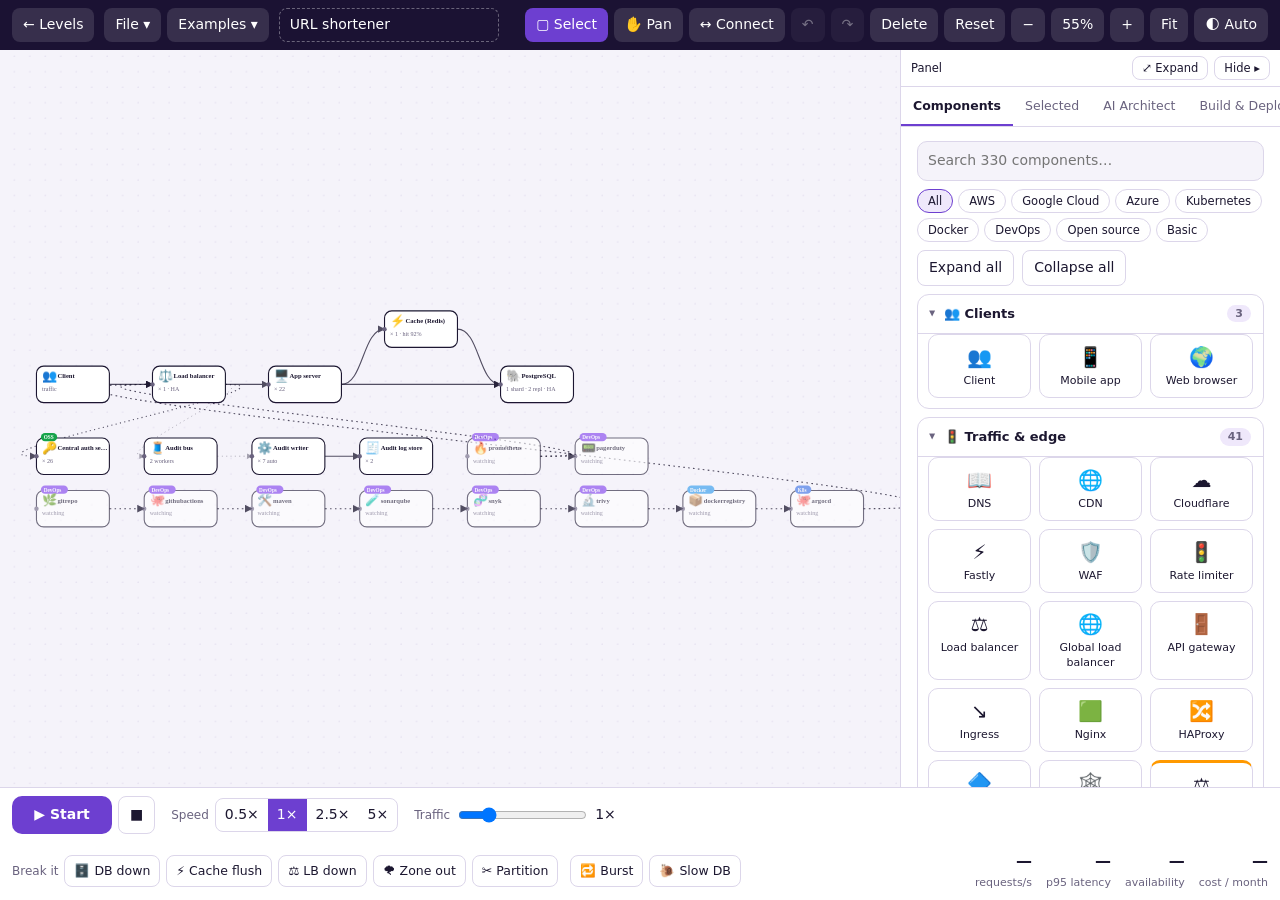
==== sandbox.html @ b599783a "Make every example end-to-end: central auth, audit trail, pipeline and monitoring auto-added Co-Auth" ====
<!doctype html>
<html lang="en">
<head>
<meta charset="utf-8">
<title>Architecture Lab Sandbox</title>
<meta name="viewport" content="width=device-width, initial-scale=1">
<meta name="description" content="A free canvas for system design: draw any architecture, run live traffic, inject failures, and see what breaks.">
<link rel="icon" href="icon.svg" type="image/svg+xml">
<link rel="stylesheet" href="sandbox.css">
<script src="theme.js"></script>
</head>
<body>
<header id="bar">
  <a class="home" href="./" title="Back to the levels">← Levels</a>
  <div class="menu">
    <button id="mFile" aria-haspopup="true">File ▾</button>
    <div id="fileMenu" class="dropdown" hidden>
      <button data-act="new">New board</button><button data-act="resetSimple">Reset to simple starter</button><button data-act="clearCanvas">Clear all components…</button><hr>
      <button data-act="open">Open file…</button><button data-act="save">Save to file</button><button data-act="saveMemory">Save to YashAI memory</button><button data-act="openMemory">Open YashAI project…</button><hr>
      <button data-act="brief">Export design brief (.md)</button><button data-act="prompt">Copy coding-agent prompt</button><button data-act="share">Copy share link</button><hr>
      <button data-act="help">Help &amp; shortcuts</button>
    </div>
    <button id="mPreset" aria-haspopup="true">Examples ▾</button>
    <div id="presetMenu" class="dropdown" hidden></div>
  </div>
  <input id="title" type="text" value="Untitled design" aria-label="Design name" maxlength="60">
  <div class="tools" role="toolbar" aria-label="Tools">
    <button data-tool="select" title="Select and move (V)" aria-pressed="true">▢ Select</button>
    <button data-tool="hand" title="Pan the board (H or hold Space)" aria-pressed="false">✋ Pan</button>
    <button data-tool="connect" title="Connect two boxes (C)" aria-pressed="false">↔ Connect</button>
    <button id="undo" title="Undo (Ctrl+Z)">↶</button><button id="redo" title="Redo (Ctrl+Y)">↷</button><button data-act="deleteSelected" title="Select a component or wire, then delete it">Delete</button><button data-act="resetSimple" title="Reset the canvas to a simple starter">Reset</button>
    <button id="zoomOut" title="Zoom out (−)">−</button><button id="zoomReset" title="Reset zoom">100%</button><button id="zoomIn" title="Zoom in (+)">+</button><button id="fit" title="Fit everything">Fit</button>
  </div>
</header>
<div id="main">
  <div id="stage"><button id="sideShow" hidden title="Show the panel">◂ Panel</button><svg id="board" role="application" aria-label="Design board"></svg><div id="hint" class="hint"></div><div id="banner" class="banner" hidden></div></div>
  <aside id="side">
    <div id="sideGrip" title="Drag to resize"></div>
    <div class="sidebar-tools"><span class="muted">Panel</span><span><button id="sideWide" title="Make the panel wider or narrower">⤢ Expand</button><button id="sideHide" title="Hide the panel (more room for the board)">Hide ▸</button></span></div>
    <nav class="tabs" role="tablist">
      <button data-tab="parts" aria-pressed="true">Components</button><button data-tab="inspect" aria-pressed="false">Selected</button><button data-tab="architect" aria-pressed="false">AI Architect</button><button data-tab="delivery" aria-pressed="false">Build & Deploy</button><button data-tab="live" aria-pressed="false">Live</button><button data-tab="scenario" aria-pressed="false">Traffic</button><button data-tab="missions" aria-pressed="false">Missions</button><button data-tab="interview" aria-pressed="false">Interview</button><button data-tab="blueprint" aria-pressed="false">Blueprint</button><button data-tab="collapse" aria-pressed="false">Collapse</button><button data-tab="board" aria-pressed="false">Board</button>
    </nav>
    <section id="tab-parts"></section><section id="tab-inspect" hidden></section><section id="tab-architect" hidden></section><section id="tab-delivery" hidden></section><section id="tab-live" hidden></section><section id="tab-scenario" hidden></section><section id="tab-missions" hidden></section><section id="tab-interview" hidden></section><section id="tab-blueprint" hidden></section><section id="tab-collapse" hidden></section><section id="tab-board" hidden></section>
  </aside>
</div>
<footer id="sim">
  <div class="grp"><button id="play" class="play">▶ Start</button><button id="stop" title="Stop and clear results">■</button></div>
  <div class="grp"><span class="lbl">Speed</span><span class="seg" id="speed"><button data-v="0.5">0.5×</button><button data-v="1" aria-pressed="true">1×</button><button data-v="2.5">2.5×</button><button data-v="5">5×</button></span></div>
  <div class="grp"><span class="lbl">Traffic</span><input id="mult" type="range" min="0" max="5" step="0.25" value="1" aria-label="Traffic multiplier"><output id="multOut">1×</output></div>
  <div class="grp chaos"><span class="lbl">Break it</span>
    <button data-chaos="dbDown" title="Database primary fails">🗄️ DB down</button><button data-chaos="cacheFlush" title="Cache is flushed">⚡ Cache flush</button><button data-chaos="lbDown" title="Load balancer fails (unless HA)">⚖️ LB down</button>
    <button data-chaos="azOut" title="A zone goes dark: half the capacity">🌪 Zone out</button><button data-chaos="partition" title="The network between regions is cut">✂️ Partition</button><span id="regionChaos"></span><button data-chaos="burst" title="Traffic jumps 60% for a moment">🔁 Burst</button><button data-chaos="slowDb" title="Database 4× slower">🐌 Slow DB</button></div>
  <div class="kpis" id="kpis" aria-live="off"></div>
</footer>
<input id="file" type="file" accept="application/json,.json" hidden>
<dialog id="memory"><h2>YashAI Architecture Library</h2><p class="muted">Saved on this PC in shared YashAI memory.</p><div id="memoryList"></div><form method="dialog"><button>Close</button></form></dialog>
<dialog id="help"><h2>Sandbox help</h2>
  <ul><li><b>Add:</b> click a component, or drag it onto the board.</li><li><b>Connect:</b> drag from the dot on a box's right edge to another box, or use ↔ Connect and click two boxes.</li>
  <li><b>Move:</b> drag a box. <b>Pan:</b> drag empty space, or hold Space. <b>Zoom:</b> mouse wheel.</li><li><b>Edit:</b> click a box, then the <i>Selected</i> tab. <b>Delete:</b> Delete key. <b>Undo:</b> Ctrl+Z.</li>
  <li><b>Run:</b> ▶ Start. Change traffic, speed and failures while it runs.</li><li>The model is a teaching model; its numbers are not benchmarks. Edit any number in <i>Selected</i>, and mark numbers you measured in the design brief.</li></ul>
  <form method="dialog"><button>Close</button></form></dialog>
<script src="sim.js"></script>
<script src="catalog_more.js"></script>
<script src="catalog_more2.js"></script>
<script src="catalog_docs.js"></script>
<script src="catalog_alts.js"></script>
<script src="presets.js"></script>
<script src="platforms.js"></script>
<script src="platform_sizes.js"></script>
<script src="examples_more.js"></script>
<script src="missions.js"></script>
<script src="interview.js"></script>
<script src="lld_a.js"></script>
<script src="lld_b.js"></script>
<script src="lld_c.js"></script>
<script src="lld_d.js"></script>
<script src="lld_e.js"></script>
<script src="lld.js"></script>
<script src="collapse.js"></script>
<script src="board.js"></script>
<script src="sandbox.js"></script>
</body>
</html>
---- sandbox.css ----
:root { --bg: #f5f3fa; --card: #fff; --ink: #1c1730; --muted: #6a637f; --line: #dcd6ea; --accent: #6d3fd0; --accent-soft: #efe8fb; --ok: #157a3d; --ok-bg: #e3f5ea; --warn: #8a5a00; --warn-bg: #fff2d1; --bad: #b3261e; --bad-bg: #fde8e6; --bar: #1b1233; color-scheme: light; }
@media (prefers-color-scheme: dark) { :root:not([data-theme="light"]) { --bg: #120e1f; --card: #1c1730; --ink: #eeeaf8; --muted: #a59fbc; --line: #2f2848; --accent: #a78bfa; --accent-soft: #2a2145; --ok: #6ee7a0; --ok-bg: #12372377; --warn: #f5c16c; --warn-bg: #3a2d1288; --bad: #ff9c94; --bad-bg: #4a1f1c88; --bar: #0d0918; color-scheme: dark; } }
:root[data-theme="dark"] { --bg: #120e1f; --card: #1c1730; --ink: #eeeaf8; --muted: #a59fbc; --line: #2f2848; --accent: #a78bfa; --accent-soft: #2a2145; --ok: #6ee7a0; --ok-bg: #12372377; --warn: #f5c16c; --warn-bg: #3a2d1288; --bad: #ff9c94; --bad-bg: #4a1f1c88; --bar: #0d0918; color-scheme: dark; }
* { box-sizing: border-box; }
html, body { height: 100%; margin: 0; background: var(--bg); color: var(--ink); font: 14px/1.4 -apple-system, "Segoe UI", system-ui, sans-serif; overflow: hidden; }
body { display: grid; grid-template-rows: auto 1fr auto; }
button, input, select { font: inherit; color: inherit; }
button { cursor: pointer; }
#bar { display: flex; align-items: center; gap: 10px; padding: 8px 12px; background: var(--bar); color: #fff; flex-wrap: wrap; position: relative; z-index: 10; }
#bar button, #bar .home { background: rgba(255,255,255,.12); color: #fff; border: 0; border-radius: 8px; padding: 7px 11px; text-decoration: none; }
#bar button[aria-pressed="true"] { background: var(--accent); color: #fff; }
#bar button:disabled { opacity: .4; cursor: default; }
#title { background: transparent; border: 1px dashed rgba(255,255,255,.35); border-radius: 8px; color: #fff; padding: 6px 10px; width: 220px; }
.tools { display: flex; gap: 6px; margin-left: auto; flex-wrap: wrap; }
.menu { position: relative; display: flex; gap: 6px; }
.dropdown { position: absolute; top: 40px; left: 0; background: var(--card); color: var(--ink); border: 1px solid var(--line); border-radius: 10px; padding: 6px; min-width: 260px; box-shadow: 0 8px 24px rgba(0,0,0,.25); z-index: 20; display: flex; flex-direction: column; }
#presetMenu { left: 70px; }
.dropdown[hidden] { display: none; }
.dropdown button { background: transparent !important; color: var(--ink) !important; text-align: left; border-radius: 6px; padding: 8px 10px; }
.dropdown button:hover { background: var(--accent-soft) !important; }
.dropdown hr { border: 0; border-top: 1px solid var(--line); margin: 4px 0; width: 100%; }
#main { display: grid; grid-template-columns: 1fr var(--side, 380px); min-height: 0; }
body.side-hidden #main { grid-template-columns: 1fr 0; } body.side-hidden #side { display: none; }
#stage { position: relative; overflow: hidden; min-height: 0; background: var(--bg); }
#board { width: 100%; height: 100%; display: block; touch-action: none; user-select: none; -webkit-user-select: none; font-family: "Segoe Print", "Bradley Hand", "Comic Sans MS", cursive; }
#board.pan { cursor: grab; } #board.panning { cursor: grabbing; } #board.link { cursor: crosshair; }
.hint { position: absolute; left: 50%; top: 42%; transform: translate(-50%, -50%); text-align: center; color: var(--muted); font: 20px "Segoe Print", "Bradley Hand", "Comic Sans MS", cursive; pointer-events: none; }
.banner { position: absolute; left: 12px; right: 12px; top: 10px; padding: 8px 12px; border-radius: 10px; font-weight: 600; pointer-events: none; }
.banner.bad { background: var(--bad-bg); color: var(--bad); } .banner.warn { background: var(--warn-bg); color: var(--warn); } .banner.ok { background: var(--ok-bg); color: var(--ok); }
#side { position: relative; border-left: 1px solid var(--line); background: var(--card); display: flex; flex-direction: column; min-height: 0; }
.tabs { display: flex; border-bottom: 1px solid var(--line); }
.tabs button { flex: 1; border: 0; background: transparent; padding: 10px 4px; border-bottom: 2px solid transparent; color: var(--muted); }
.tabs button[aria-pressed="true"] { color: var(--ink); border-bottom-color: var(--accent); font-weight: 650; }
#side section { overflow: auto; padding: 12px; flex: 1; min-height: 0; }
#side section[hidden] { display: none; }
.search { width: 100%; padding: 9px 10px; border: 1px solid var(--line); border-radius: 10px; background: var(--bg); margin-bottom: 8px; }
.cat h3 { margin: 12px 0 6px; font-size: 11px; text-transform: uppercase; letter-spacing: .06em; color: var(--muted); }
.parts { display: grid; grid-template-columns: repeat(3, 1fr); gap: 6px; }
.part { border: 1px solid var(--line); background: var(--card); border-radius: 10px; padding: 8px 4px; display: flex; flex-direction: column; align-items: center; gap: 2px; font-size: 11px; text-align: center; min-height: 64px; }
.part span { font-size: 20px; } .part:hover { border-color: var(--accent); background: var(--accent-soft); }
.field { display: flex; justify-content: space-between; align-items: center; gap: 10px; padding: 7px 0; border-bottom: 1px solid var(--line); }
.field label { font-size: 13px; } .field small { display: block; color: var(--muted); font-size: 11px; }
.field input[type="number"], .field input[type="text"], .field select { width: 110px; padding: 6px 8px; border: 1px solid var(--line); border-radius: 8px; background: var(--bg); }
.field input[type="text"] { width: 150px; }
.seg { display: inline-flex; border: 1px solid var(--line); border-radius: 8px; overflow: hidden; }
.seg button { border: 0; background: transparent; padding: 6px 9px; }
.seg button[aria-pressed="true"] { background: var(--accent); color: #fff; }
.btnrow { display: flex; gap: 8px; margin-top: 12px; flex-wrap: wrap; }
.btnrow button { border: 1px solid var(--line); background: transparent; border-radius: 8px; padding: 7px 11px; }
.btnrow .danger { color: var(--bad); border-color: var(--bad); }
.chip { display: block; padding: 7px 10px; border-radius: 10px; margin: 6px 0; font-size: 12.5px; background: var(--accent-soft); }
.chip.ok { background: var(--ok-bg); color: var(--ok); } .chip.warn { background: var(--warn-bg); color: var(--warn); } .chip.bad { background: var(--bad-bg); color: var(--bad); }
table.live { width: 100%; border-collapse: collapse; font-size: 12.5px; } table.live td { padding: 5px 4px; border-bottom: 1px solid var(--line); }
.ubar { display: inline-block; width: 60px; height: 7px; background: var(--accent-soft); border-radius: 9px; overflow: hidden; vertical-align: middle; } .ubar i { display: block; height: 100%; background: var(--ok); } .ubar i.w { background: #d29922; } .ubar i.b { background: var(--bad); }
#sim { display: flex; align-items: center; gap: 16px; padding: 8px 12px; background: var(--card); border-top: 1px solid var(--line); flex-wrap: wrap; }
#sim .grp { display: flex; align-items: center; gap: 6px; } .lbl { color: var(--muted); font-size: 12px; }
.play { background: var(--accent); color: #fff; border: 0; border-radius: 10px; padding: 9px 18px; font-weight: 700; min-width: 100px; }
#stop { border: 1px solid var(--line); background: transparent; border-radius: 8px; padding: 8px 11px; }
.chaos button { border: 1px solid var(--line); background: transparent; border-radius: 8px; padding: 6px 9px; font-size: 12.5px; }
.chaos button[aria-pressed="true"] { background: var(--bad); color: #fff; border-color: var(--bad); }
.kpis { margin-left: auto; display: flex; gap: 14px; align-items: center; flex-wrap: wrap; }
.kpi { text-align: right; } .kpi b { display: block; font-size: 16px; font-variant-numeric: tabular-nums; } .kpi span { font-size: 11px; color: var(--muted); } .kpi.bad b { color: var(--bad); } .kpi.ok b { color: var(--ok); }
/* board */
#board .grid-dot { fill: var(--line); }
#board .box { fill: var(--card); stroke: var(--ink); stroke-width: 2; filter: url(#roughN); }
#board .node { cursor: grab; } #board .node.sel .box { stroke: var(--accent); stroke-width: 3.5; } #board .node.u-ok .box { stroke: var(--ok); } #board .node.u-warn .box { stroke: #d29922; fill: var(--warn-bg); } #board .node.u-bad .box { stroke: var(--bad); fill: var(--bad-bg); }
#board .node.down .box { stroke: var(--bad); stroke-dasharray: 6 5; fill: var(--bad-bg); } #board .node.orphan { opacity: .6; }
#board .ico { font-size: 22px; } #board .nm { font-size: 12px; font-weight: 700; fill: var(--ink); } #board .sb { font-size: 11px; fill: var(--muted); } #board .pc { font-size: 11px; font-weight: 700; fill: var(--ink); }
#board .ubg { fill: var(--accent-soft); } #board .ufill { fill: var(--ok); } #board .node.u-warn .ufill { fill: #d29922; } #board .node.u-bad .ufill { fill: var(--bad); }
#board .handle { fill: var(--accent); stroke: #fff; stroke-width: 2; opacity: 0; cursor: crosshair; } #board .node:hover .handle, #board .node.sel .handle { opacity: 1; } #board .in { fill: var(--muted); }
#board .w { fill: none; stroke: var(--ink); stroke-width: 2; opacity: .75; marker-end: url(#arr); } #board .wire.sel .w { stroke: var(--accent); stroke-width: 3.5; opacity: 1; } #board .hit { fill: none; stroke: transparent; stroke-width: 18; cursor: pointer; }
#board .wire.flow .w { stroke: var(--accent); stroke-dasharray: 9 7; animation: dash .7s linear infinite; opacity: 1; } #board .wire.hot .w { stroke: var(--bad); } #board .wlabel { font-size: 10px; fill: var(--muted); }
#board .rubber { stroke: var(--accent); stroke-width: 2.5; stroke-dasharray: 4 4; fill: none; }
@keyframes dash { to { stroke-dashoffset: -32; } }
@media (prefers-reduced-motion: reduce) { #board .wire.flow .w { animation: none; } }
dialog { border: 1px solid var(--line); border-radius: 14px; background: var(--card); color: var(--ink); max-width: 520px; }
.memory-project { display: block; width: 100%; text-align: left; margin: 8px 0; padding: 10px; border: 1px solid var(--line); border-radius: 10px; background: var(--bg); }
.memory-project:hover { border-color: var(--accent); background: var(--accent-soft); }.memory-project span { display: block; margin-top: 3px; font-size: 12px; color: var(--muted); }
@media (max-width: 900px) { #main { grid-template-columns: 1fr; grid-template-rows: 1fr 260px; } #side { border-left: 0; border-top: 1px solid var(--line); } }

/* Collapse lab and board */
.tabs { flex-wrap: wrap; } .tabs button { font-size: 12px; padding: 8px 2px; }
.frow { display: flex; flex-wrap: wrap; gap: 6px; align-items: center; padding: 8px 0; border-bottom: 1px solid var(--line); }
.frow select, .frow input, #tab-board input[type="text"], #tab-board textarea { font: inherit; padding: 6px 8px; border: 1px solid var(--line); border-radius: 8px; background: var(--bg); color: var(--ink); }
.frow select { max-width: 100%; } .frow .mini { font-size: 11px; color: var(--muted); display: flex; flex-direction: column; gap: 2px; } .frow .mini input { width: 64px; }
.frow > button { border: 1px solid var(--line); background: transparent; border-radius: 8px; padding: 6px 9px; }
.linkbtn { border: 0; background: none; color: var(--accent); text-decoration: underline; padding: 0 4px; }
table.live tr.me td { font-weight: 700; background: var(--accent-soft); }
/* Missions */
.mission { border: 1px solid var(--line); border-radius: 12px; padding: 10px 12px; margin: 10px 0; }
.mhead { display: flex; justify-content: space-between; align-items: center; gap: 8px; }
.mrow { display: flex; justify-content: space-between; align-items: center; gap: 8px; }
.primary-sm { background: var(--accent); color: #fff; border: 0; border-radius: 8px; padding: 7px 14px; font-weight: 650; }
.mlist { margin: 4px 0 8px 18px; padding: 0; } .mcrit { list-style: none; margin: 8px 0; padding: 0; } .mcrit li { padding: 5px 0; border-bottom: 1px solid var(--line); font-size: 13px; } .mcrit li.ok b { color: var(--ok); } .mcrit li.bad b { color: var(--bad); }
.mscore { display: flex; gap: 14px; align-items: center; } .mscore .big { font-size: 40px; font-weight: 800; color: var(--accent); line-height: 1; } .mscore small { font-size: 15px; color: var(--muted); }
.btnrow .primary-sm { background: var(--accent); color: #fff; border: 0; font-weight: 650; }
.btnrow button:disabled { opacity: .45; cursor: default; }

/* AI Architect: a compact brief-to-blueprint workflow, designed for the canvas sidebar. */
.architect-hero { padding: 4px 2px 16px; border-bottom: 1px solid var(--line); }
.architect-kicker { display: block; color: var(--accent); font-size: 10px; font-weight: 800; letter-spacing: .12em; }
.architect-hero h2 { margin: 6px 0 7px; font-size: 22px; line-height: 1.12; letter-spacing: -.035em; }
.architect-hero p, .architect-section-head p { margin: 0; color: var(--muted); line-height: 1.5; }
.architect-brief { margin: 14px 0 10px; padding: 14px; border: 1px solid var(--line); border-radius: 15px; background: linear-gradient(145deg, var(--card), var(--accent-soft)); }
.architect-section-head { display: flex; gap: 10px; justify-content: space-between; align-items: flex-start; }
.architect-section-head h3 { margin: 0 0 2px; font-size: 14px; }
.architect-section-head p { font-size: 12px; max-width: 210px; }
.architect-private, .architect-ready { flex: none; border-radius: 999px; padding: 4px 7px; font-size: 10px; font-weight: 750; white-space: nowrap; }
.architect-private { background: var(--ok-bg); color: var(--ok); }
.architect-label { display: block; margin: 14px 0 6px; font-weight: 750; font-size: 12px; }
#architectPrompt { width: 100%; resize: vertical; min-height: 132px; padding: 10px 11px; border: 1px solid var(--line); border-radius: 10px; background: var(--bg); color: var(--ink); font: 13px/1.5 ui-sans-serif, system-ui, sans-serif; outline: none; }
#architectPrompt:focus { border-color: var(--accent); box-shadow: 0 0 0 3px color-mix(in srgb, var(--accent) 16%, transparent); }
.architect-guidance { display: flex; gap: 5px; flex-wrap: wrap; margin: 7px 0 12px; }
.architect-guidance span { color: var(--muted); font-size: 10.5px; }
.architect-guidance span::before { content: "✓ "; color: var(--ok); font-weight: 800; }
.architect-example-row { display: flex; gap: 5px; align-items: center; flex-wrap: wrap; margin: 0 0 12px; }
.architect-example-row > span, .architect-scale > span { width: 100%; color: var(--muted); font-size: 10.5px; font-weight: 700; text-transform: uppercase; letter-spacing: .06em; }
.architect-example-row button, .architect-scale button { border: 1px solid var(--line); color: var(--ink); background: var(--card); border-radius: 999px; padding: 4px 8px; font-size: 11px; }
.architect-example-row button:hover, .architect-scale button:hover { border-color: var(--accent); background: var(--accent-soft); }
.architect-scale { margin: 4px 0 14px; }.architect-scale > div { display: grid; grid-template-columns: 1fr 1fr 1fr; gap: 5px; margin-top: 6px; }
.architect-scale button { min-height: 40px; line-height: 1.15; border-radius: 8px; font-size: 10.5px; }.architect-scale button[aria-pressed="true"] { background: var(--accent); color: #fff; border-color: var(--accent); font-weight: 700; }
.architect-generate { display: flex; align-items: center; justify-content: center; width: 100%; gap: 8px; padding: 11px 13px; border: 0; border-radius: 10px; background: var(--accent); color: #fff; font-weight: 750; box-shadow: 0 7px 16px color-mix(in srgb, var(--accent) 25%, transparent); }.architect-generate:hover { filter: brightness(1.06); }.architect-generate:disabled { opacity: .65; cursor: progress; }.architect-generate span { font-size: 18px; }
.architect-progress { display: flex; gap: 8px; align-items: center; margin-top: 10px; font-size: 11.5px; color: var(--muted); }.architect-progress i { display: block; width: 18px; height: 18px; border: 2px solid var(--accent-soft); border-top-color: var(--accent); border-radius: 50%; animation: architect-spin .7s linear infinite; }@keyframes architect-spin { to { transform: rotate(360deg); } }
.architect-contract { display: grid; grid-template-columns: 1fr 1fr; gap: 5px 10px; padding: 11px 2px 14px; color: var(--muted); font-size: 11px; }.architect-contract b { grid-column: 1 / -1; color: var(--ink); font-size: 12px; }.architect-contract span::before { content: "✓ "; color: var(--accent); font-weight: 900; }
.architect-result { margin: 4px 0 14px; padding: 14px; border: 1px solid color-mix(in srgb, var(--accent) 44%, var(--line)); border-radius: 15px; background: var(--card); box-shadow: 0 9px 24px rgba(44, 25, 89, .08); }.architect-result-head { display: flex; gap: 10px; justify-content: space-between; align-items: flex-start; }.architect-result h3 { margin: 4px 0 0; font-size: 17px; line-height: 1.2; }.architect-ready { background: var(--ok-bg); color: var(--ok); }.architect-explanation { margin: 10px 0; font-size: 12.5px; line-height: 1.5; }.architect-metrics { display: grid; grid-template-columns: repeat(3, 1fr); border: 1px solid var(--line); border-radius: 10px; overflow: hidden; }.architect-metrics div { padding: 8px 6px; text-align: center; border-right: 1px solid var(--line); }.architect-metrics div:last-child { border: 0; }.architect-metrics b, .architect-metrics span { display: block; }.architect-metrics b { font-size: 15px; }.architect-metrics span { color: var(--muted); font-size: 10px; }.architect-stack { margin: 12px 0; padding: 9px 10px; border-radius: 9px; background: var(--accent-soft); }.architect-stack span { display: block; font-size: 10px; font-weight: 800; text-transform: uppercase; letter-spacing: .06em; color: var(--accent); }.architect-stack p { margin: 3px 0 0; font-size: 11.5px; line-height: 1.4; }.architect-details { border-top: 1px solid var(--line); }.architect-details summary { display: flex; justify-content: space-between; padding: 10px 1px; cursor: pointer; font-weight: 700; font-size: 12px; }.architect-details summary span { color: var(--muted); }.architect-details ul { margin: -2px 0 10px; padding-left: 17px; color: var(--muted); font-size: 11.5px; line-height: 1.45; }.architect-details li { margin: 4px 0; }.architect-details.risk summary { color: var(--warn); }.architect-actions { display: flex; gap: 7px; margin-top: 13px; }.architect-actions button { border: 1px solid var(--line); background: var(--card); border-radius: 8px; padding: 8px 10px; font-size: 12px; }.architect-actions .architect-apply { flex: 1; background: var(--accent); border-color: var(--accent); color: #fff; }.architect-replace { margin: 8px 0 0; text-align: center; color: var(--muted); font-size: 10.5px; }.architect-error { margin: 10px 0; padding: 9px 10px; border-radius: 9px; color: var(--bad); background: var(--bad-bg); font-size: 12px; }
.architect-result h4 { margin: 16px 0 8px; font-size: 12px; }.architect-topology { border-top: 1px solid var(--line); margin-top: 12px; }.architect-topology-item { padding: 8px 0; border-bottom: 1px solid var(--line); }.architect-topology-item span { display: block; color: var(--muted); font-size: 10px; font-weight: 750; text-transform: uppercase; letter-spacing: .06em; }.architect-topology-item b { display: block; margin: 2px 0; font-size: 13px; }.architect-topology-item p, .architect-canvas-note { margin: 0; color: var(--muted); font-size: 11px; line-height: 1.4; }.architect-canvas-note { margin-top: 9px; padding: 8px 9px; background: var(--accent-soft); border-radius: 8px; }.architect-flows { border-top: 1px solid var(--line); }.architect-flow { border-bottom: 1px solid var(--line); }.architect-flow summary, .architect-patterns summary { cursor: pointer; padding: 9px 0; font-weight: 700; font-size: 12px; }.architect-flow ol { margin: 0 0 10px; padding-left: 18px; color: var(--muted); font-size: 11.5px; line-height: 1.5; }.architect-flow li { margin: 3px 0; }.architect-transaction { margin: 13px 0 0; padding: 11px; border-radius: 10px; background: var(--warn-bg); border: 1px solid color-mix(in srgb, var(--warn) 26%, var(--line)); }.architect-transaction .architect-kicker { color: var(--warn); }.architect-transaction p { margin: 5px 0 7px; font-size: 11.5px; line-height: 1.45; }.architect-transaction ul { margin: 0; padding-left: 16px; color: var(--muted); font-size: 11px; line-height: 1.45; }.architect-patterns { border-top: 1px solid var(--line); }.architect-patterns summary { display: flex; justify-content: space-between; }.architect-patterns summary span { color: var(--muted); }.architect-patterns ul { list-style: none; margin: 0 0 10px; padding: 0; }.architect-patterns li { margin: 7px 0; }.architect-patterns li b, .architect-patterns li span { display: block; }.architect-patterns li b { font-size: 11.5px; }.architect-patterns li span { color: var(--muted); font-size: 11px; line-height: 1.4; }

/* Collapsible sections */
details.sec { border: 1px solid var(--line); border-radius: 12px; margin: 8px 0; background: var(--card); }
details.sec > summary { cursor: pointer; padding: 10px 12px; font-weight: 650; font-size: 13px; list-style: none; display: flex; align-items: center; gap: 8px; user-select: none; }
details.sec > summary::-webkit-details-marker { display: none; }
details.sec > summary::before { content: "▸"; color: var(--muted); font-size: 12px; transition: transform .12s; }
details.sec[open] > summary::before { transform: rotate(90deg); }
details.sec > summary .count { margin-left: auto; font-size: 11px; font-weight: 600; color: var(--muted); background: var(--accent-soft); border-radius: 99px; padding: 1px 8px; }
details.sec > .secbody { padding: 2px 12px 12px; }
details.sec.cat > .parts { padding: 0 10px 10px; }
details.sec[open] > summary { border-bottom: 1px solid var(--line); }

/* Provider filters and badges */
.pchips { display: flex; flex-wrap: wrap; gap: 5px; margin: 0 0 8px; }
.pchip { border: 1px solid var(--line); background: var(--card); border-radius: 99px; padding: 3px 10px; font-size: 11.5px; cursor: pointer; color: inherit; }
.pchip.on, .pchip:hover { border-color: var(--accent); background: var(--accent-soft); }
.part em.prov, h3 em.prov { font-style: normal; font-size: 9.5px; font-weight: 700; letter-spacing: .03em; border-radius: 99px; padding: 1px 7px; margin-top: 2px; } h3 em.prov { margin-left: 6px; vertical-align: middle; }
.part em.prov.aws { color: #c47a00; } .part em.prov.gcp { color: #1a73e8; } .part em.prov.azure { color: #0a78d4; } .part em.prov.k8s { color: #326ce5; } .part em.prov.docker { color: #1d8fd1; }

/* Hover explanation */
/* Details belong in the Selected panel.  Hover cards obstruct drawing on a dense canvas. */
#tip { display: none !important; }
#tip .tt-h { display: flex; align-items: center; gap: 6px; font-size: 14px; } #tip .tt-h span { font-size: 18px; } #tip .tt-h em.prov { font-style: normal; font-size: 9.5px; font-weight: 700; border-radius: 99px; padding: 1px 7px; margin-left: auto; }
#tip .tt-k { color: var(--muted); font-size: 11px; margin: 2px 0 6px; } #tip p { margin: 0 0 6px; } #tip .tt-n { font-size: 11px; color: var(--accent); } #tip .tt-n.muted { color: var(--muted); margin-top: 3px; }

/* Examples menu: grouped, searchable, scrollable */
#presetMenu { width: 360px; max-height: 70vh; overflow: auto; }
#presetMenu .search { width: calc(100% - 16px); margin: 8px; }
#presetMenu details.exc { margin: 4px 8px; }
#presetMenu details.exc > summary { padding: 7px 10px; }
#presetMenu details.exc > button { display: block; width: 100%; text-align: left; padding: 6px 12px; border: 0; background: none; font: inherit; color: inherit; cursor: pointer; }
#presetMenu details.exc > button:hover { background: var(--accent-soft); }
#presetMenu details.exc > button small { display: block; color: var(--muted); font-size: 11px; line-height: 1.35; margin-top: 1px; }

/* Interview practice */
table.est { width: 100%; border-collapse: collapse; font-size: 12.5px; margin: 6px 0; } table.est td { padding: 4px 6px; border-bottom: 1px solid var(--line); } table.est td:last-child { text-align: right; font-weight: 600; }
.cheat { margin: 8px 0; } .cheat b { font-size: 13px; } .cheat p { margin: 2px 0 0; font-size: 12.5px; color: var(--muted); line-height: 1.45; }
.follow { border: 1px solid var(--line); border-radius: 10px; padding: 8px 10px; margin: 6px 0; font-size: 12.5px; } .follow p { margin: 6px 0 0; color: var(--muted); line-height: 1.45; }

/* Low-level design dialog */
#lld { position: fixed; inset: 0; z-index: 70; background: rgba(0,0,0,.45); display: flex; align-items: center; justify-content: center; padding: 16px; }
#lld[hidden] { display: none; }
.lld-card { background: var(--card); color: inherit; border: 1px solid var(--line); border-radius: 16px; width: min(1100px, 100%); max-height: 92vh; display: flex; flex-direction: column; padding: 14px 16px; box-shadow: 0 20px 60px rgba(0,0,0,.35); }
.lld-head { display: flex; justify-content: space-between; align-items: center; font-size: 17px; } .lld-head button { border: 0; background: none; font-size: 18px; cursor: pointer; color: inherit; }
.lld-body { overflow: auto; margin-top: 8px; padding-right: 4px; }
pre.code { background: var(--accent-soft); border-radius: 10px; padding: 12px; overflow: auto; font: 12px/1.5 ui-monospace, Consolas, monospace; max-height: 62vh; white-space: pre; }

/* Roomier side panel: scrollable tabs, resizable, expandable, hideable */
.tabs, .tabs { flex-wrap: nowrap; overflow-x: auto; scrollbar-width: thin; }
.tabs button { flex: none; font-size: 12.5px; padding: 10px 12px; white-space: nowrap; }
.sidebar-tools { display: flex; justify-content: space-between; align-items: center; padding: 6px 10px; border-bottom: 1px solid var(--line); font-size: 11.5px; }
.sidebar-tools button { border: 1px solid var(--line); background: var(--card); border-radius: 8px; padding: 3px 9px; font-size: 11.5px; cursor: pointer; color: inherit; margin-left: 6px; }
.sidebar-tools button:hover { border-color: var(--accent); background: var(--accent-soft); }
#sideGrip { position: absolute; left: -4px; top: 0; bottom: 0; width: 8px; cursor: col-resize; z-index: 5; }
#sideGrip:hover, #sideGrip.on { background: var(--accent); opacity: .35; }
#sideShow { position: absolute; top: 10px; right: 10px; z-index: 6; border: 1px solid var(--line); background: var(--card); border-radius: 10px; padding: 6px 10px; cursor: pointer; color: inherit; box-shadow: 0 4px 14px rgba(0,0,0,.15); }
#sideShow[hidden] { display: none; }
#side section { padding: 14px 16px; }
.parts { grid-template-columns: repeat(auto-fill, minmax(96px, 1fr)); gap: 8px; }
@media (max-width: 900px) { #sideGrip, .sidebar-tools #sideWide { display: none; } }

.theme-btn { background: rgba(255,255,255,.12); color: #fff; border: 0; border-radius: 8px; padding: 7px 11px; }

/* Alternatives: why this and why not the others */
#tip .tt-alt { border-top: 1px solid var(--line); margin-top: 8px; padding-top: 6px; }
#tip .tt-q { font-weight: 650; font-size: 11.5px; margin-bottom: 3px; }
.tt-pick, .tt-avoid { font-size: 11.5px; line-height: 1.4; margin: 2px 0; } .tt-pick b, .tt-avoid b { font-weight: 700; }
.tt-pick { color: var(--ok); } .tt-avoid { color: var(--warn); }
#tip .tt-inst { margin-top: 5px; font-size: 11.5px; } #tip .tt-inst div { margin: 2px 0; } #tip .tt-inst span { font-weight: 650; }
.altrow { border: 1px solid var(--line); border-radius: 10px; padding: 7px 10px; margin: 6px 0; } .altrow.me { border-color: var(--accent); background: var(--accent-soft); }
.althead { display: flex; justify-content: space-between; align-items: center; gap: 6px; }

/* Tooling wires (pipelines, watching, auditing): dashed, no traffic */
#board .wire.ctl path.w { stroke-dasharray: 3 6; opacity: .75; }

.pchip.static { cursor: default; font-size: 10.5px; padding: 1px 8px; margin: 2px 2px 0 0; display: inline-block; }
#board .wire.evt path.w { opacity: .38; stroke-width: 1.4; }
#board .wire.evt.flow path.w { opacity: .8; }

/* Design delivery handoff */
.delivery-hero { padding: 4px 2px 14px; border-bottom: 1px solid var(--line); }.delivery-hero h2 { margin: 6px 0; font-size: 21px; line-height: 1.15; letter-spacing: -.025em; }.delivery-hero p, .delivery-state p, .delivery-note { margin: 0; color: var(--muted); font-size: 12px; line-height: 1.45; }.delivery-state { display: flex; gap: 10px; align-items: flex-start; padding: 12px 0; border-bottom: 1px solid var(--line); }.delivery-state b { display: block; margin-bottom: 3px; font-size: 12px; }.delivery-dot { width: 10px; height: 10px; flex: none; margin-top: 4px; border-radius: 50%; background: var(--warn); }.delivery-dot.done { background: var(--ok); box-shadow: 0 0 0 4px var(--ok-bg); }.delivery-checks { list-style: none; padding: 0; margin: 6px 0 14px; }.delivery-checks li { display: flex; gap: 8px; padding: 6px 0; font-size: 12px; border-bottom: 1px solid var(--line); color: var(--muted); }.delivery-checks li b { color: var(--muted); }.delivery-checks li.ok { color: var(--ink); }.delivery-checks li.ok b { color: var(--ok); }.delivery-path { margin: 7px 0 12px; padding-left: 20px; }.delivery-path li { margin: 8px 0; padding-left: 2px; }.delivery-path b, .delivery-path span { display: block; }.delivery-path b { font-size: 12px; }.delivery-path span { color: var(--muted); font-size: 11.5px; line-height: 1.4; }.delivery-note { margin-top: 11px; padding: 9px 10px; border-radius: 8px; background: var(--accent-soft); }
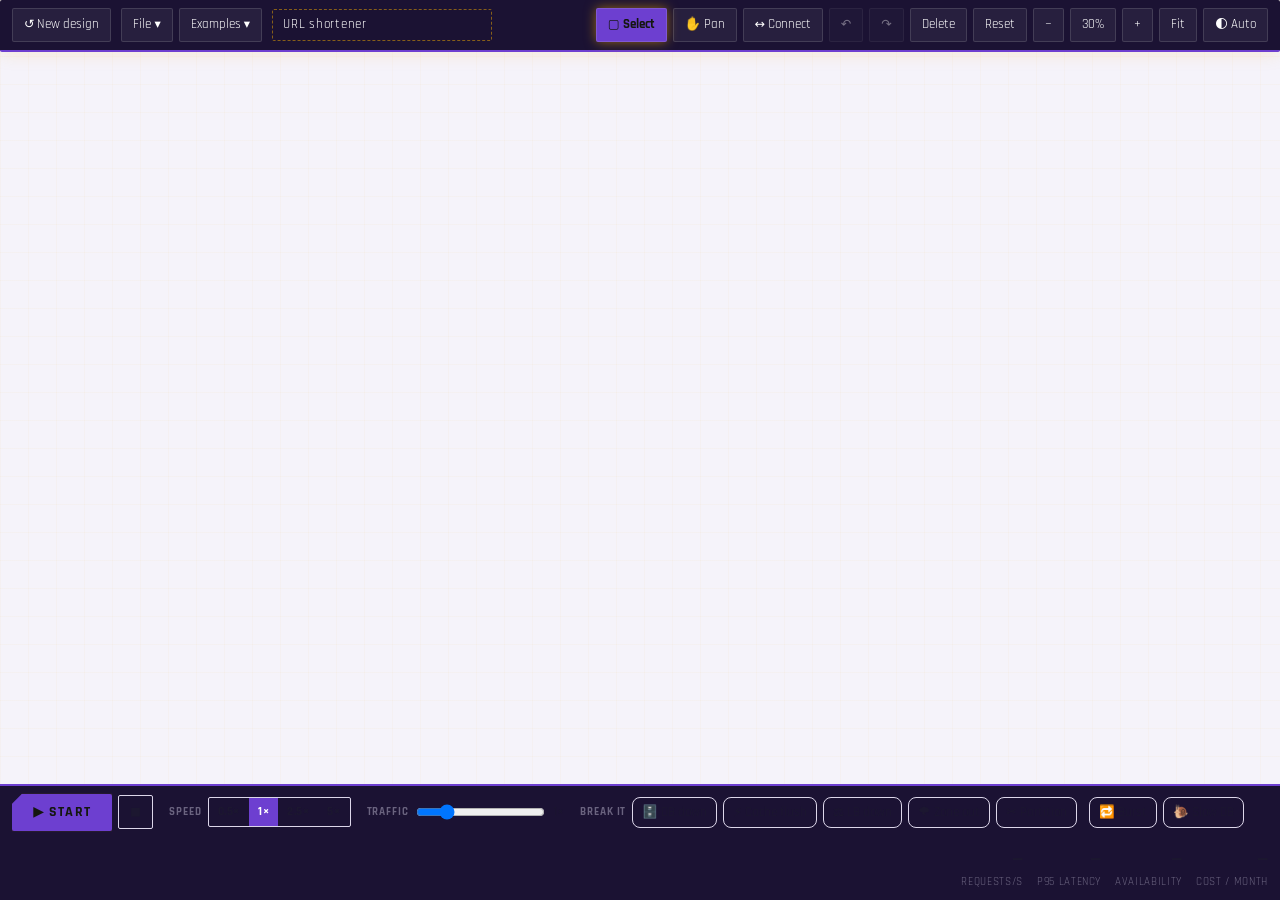
==== commit 4721a8cb: "Real Play: full-width canvas, resizable right-side panels, tactical theme - Remove stale "three-bran" ====
--- a/sandbox.html
+++ b/sandbox.html
@@ -6,12 +6,15 @@
 <meta name="viewport" content="width=device-width, initial-scale=1">
 <meta name="description" content="A free canvas for system design: draw any architecture, run live traffic, inject failures, and see what breaks.">
 <link rel="icon" href="icon.svg" type="image/svg+xml">
-<link rel="stylesheet" href="sandbox.css">
+<link rel="stylesheet" href="sandbox.css?v=20261001i-more-pill">
+<link rel="stylesheet" href="theme-tactical.css">
+<link href="https://fonts.googleapis.com/css2?family=Rajdhani:wght@500;600;700&display=swap" rel="stylesheet">
 <script src="theme.js"></script>
+<script>if (new URLSearchParams(location.search).get("embed") === "control-room") document.documentElement.classList.add("control-room-embed");</script>
 </head>
 <body>
 <header id="bar">
-  <a class="home" href="./" title="Back to the levels">← Levels</a>
+  <button class="home" type="button" data-act="resetSimple" title="Start a new architecture">↺ New design</button>
   <div class="menu">
     <button id="mFile" aria-haspopup="true">File ▾</button>
     <div id="fileMenu" class="dropdown" hidden>
@@ -31,17 +34,41 @@
     <button id="undo" title="Undo (Ctrl+Z)">↶</button><button id="redo" title="Redo (Ctrl+Y)">↷</button><button data-act="deleteSelected" title="Select a component or wire, then delete it">Delete</button><button data-act="resetSimple" title="Reset the canvas to a simple starter">Reset</button>
     <button id="zoomOut" title="Zoom out (−)">−</button><button id="zoomReset" title="Reset zoom">100%</button><button id="zoomIn" title="Zoom in (+)">+</button><button id="fit" title="Fit everything">Fit</button>
   </div>
+  <div id="levelControls" role="toolbar" aria-label="Architecture levels" hidden>
+    <span>Levels</span><button data-level-toggle="1" title="Level 1: system canvas">L1</button><button data-level-toggle="2" title="Level 2: internal design of the selected component" disabled>L2</button><button data-level-toggle="3" title="Level 3: implementation detail" disabled>L3</button><button data-level-reset title="Back to Level 1">Reset</button>
+  </div>
 </header>
 <div id="main">
-  <div id="stage"><button id="sideShow" hidden title="Show the panel">◂ Panel</button><svg id="board" role="application" aria-label="Design board"></svg><div id="hint" class="hint"></div><div id="banner" class="banner" hidden></div></div>
+  <aside id="partsPanel" hidden>
+    <div id="partsGrip" title="Drag to resize"></div>
+    <div class="ai-deck-head"><span class="architect-kicker">COMPONENTS</span><b>Browse &amp; add</b><p>Always here for ideas — drag any piece onto the canvas.</p><span class="ai-deck-head-btns"><button id="partsWide" title="Make the panel wider or narrower">⤢ Expand</button><button id="partsHide" title="Collapse this panel (more room for the canvas)">Collapse</button></span></div>
+  </aside>
+  <aside id="aiDeck" hidden>
+    <div id="deckGrip" title="Drag to resize"></div>
+    <div class="ai-deck-head"><span class="level-badge">LEVEL 1</span><span class="architect-kicker">SYSTEM CANVAS</span><b>AI design input</b><p>Choose the system before it is drawn.</p><span class="ai-deck-head-btns"><button id="deckWide" title="Make the panel wider or narrower">⤢ Expand</button><button id="deckHide" title="Collapse this panel (more room for the canvas)">Collapse</button></span></div>
+  </aside>
+  <div id="levelStack">
+  <div id="stage"><button id="sideShow" hidden title="Show the panel">◂ Panel</button><button id="deckShow" hidden title="Show the AI design panel">AI Panel ▸</button><button id="partsShow" hidden title="Show the component panel">Components</button><svg id="board" role="application" aria-label="Design board"></svg><div id="hint" class="hint"></div><div id="banner" class="banner" hidden></div>
+  </div>
   <aside id="side">
     <div id="sideGrip" title="Drag to resize"></div>
     <div class="sidebar-tools"><span class="muted">Panel</span><span><button id="sideWide" title="Make the panel wider or narrower">⤢ Expand</button><button id="sideHide" title="Hide the panel (more room for the board)">Hide ▸</button></span></div>
     <nav class="tabs" role="tablist">
-      <button data-tab="parts" aria-pressed="true">Components</button><button data-tab="inspect" aria-pressed="false">Selected</button><button data-tab="architect" aria-pressed="false">AI Architect</button><button data-tab="delivery" aria-pressed="false">Build & Deploy</button><button data-tab="live" aria-pressed="false">Live</button><button data-tab="scenario" aria-pressed="false">Traffic</button><button data-tab="missions" aria-pressed="false">Missions</button><button data-tab="interview" aria-pressed="false">Interview</button><button data-tab="blueprint" aria-pressed="false">Blueprint</button><button data-tab="collapse" aria-pressed="false">Collapse</button><button data-tab="board" aria-pressed="false">Board</button>
+      <button data-tab="parts" aria-pressed="true" title="Components">Parts</button><button data-tab="inspect" aria-pressed="false" title="Deep design">Design</button><button data-tab="architect" aria-pressed="false" title="AI Architect">AI</button><button data-tab="delivery" aria-pressed="false" title="Build &amp; Deploy">Deploy</button><button data-tab="live" aria-pressed="false" title="Live">Live</button><button data-tab="scenario" aria-pressed="false" title="Traffic">Traffic</button>
+      <div class="menu tabmore">
+        <button id="mMoreTabs" aria-haspopup="true" aria-pressed="false">More ▾</button>
+        <div id="moreTabsMenu" class="dropdown" hidden>
+          <button data-tab="missions" aria-pressed="false">Missions</button><button data-tab="interview" aria-pressed="false">Interview</button><button data-tab="blueprint" aria-pressed="false">Blueprint</button><button data-tab="collapse" aria-pressed="false">Collapse</button><button data-tab="board" aria-pressed="false">Board</button>
+        </div>
+      </div>
     </nav>
     <section id="tab-parts"></section><section id="tab-inspect" hidden></section><section id="tab-architect" hidden></section><section id="tab-delivery" hidden></section><section id="tab-live" hidden></section><section id="tab-scenario" hidden></section><section id="tab-missions" hidden></section><section id="tab-interview" hidden></section><section id="tab-blueprint" hidden></section><section id="tab-collapse" hidden></section><section id="tab-board" hidden></section>
   </aside>
+  <aside id="thirdSide" hidden aria-label="Level 3 implementation detail">
+    <div class="sidebar-tools"><span class="level-badge">LEVEL 3</span><span class="muted">Implementation</span></div>
+    <section id="thirdContent"></section>
+  </aside>
+  </div>
 </div>
 <footer id="sim">
   <div class="grp"><button id="play" class="play">▶ Start</button><button id="stop" title="Stop and clear results">■</button></div>
@@ -78,6 +105,6 @@
 <script src="lld.js"></script>
 <script src="collapse.js"></script>
 <script src="board.js"></script>
-<script src="sandbox.js"></script>
+<script src="sandbox.js?v=20261001i-more-pill"></script>
 </body>
 </html>
--- a/sandbox.css
+++ b/sandbox.css
@@ -12,6 +12,7 @@
 #bar button:disabled { opacity: .4; cursor: default; }
 #title { background: transparent; border: 1px dashed rgba(255,255,255,.35); border-radius: 8px; color: #fff; padding: 6px 10px; width: 220px; }
 .tools { display: flex; gap: 6px; margin-left: auto; flex-wrap: wrap; }
+#levelControls { display: none; align-items: center; gap: 4px; padding: 4px 6px; border: 1px solid rgba(255,255,255,.2); border-radius: 9px; background: rgba(255,255,255,.07); }.ai-workspace #levelControls { display: flex; }.ai-workspace #levelControls[hidden] { display: none; }#levelControls span { margin: 0 3px; color: rgba(255,255,255,.72); font-size: 10px; font-weight: 800; letter-spacing: .06em; text-transform: uppercase; }#levelControls button { min-width: 29px; padding: 5px 7px; font-size: 11px; }#levelControls button[aria-pressed="true"] { background: var(--accent); color: #fff; }
 .menu { position: relative; display: flex; gap: 6px; }
 .dropdown { position: absolute; top: 40px; left: 0; background: var(--card); color: var(--ink); border: 1px solid var(--line); border-radius: 10px; padding: 6px; min-width: 260px; box-shadow: 0 8px 24px rgba(0,0,0,.25); z-index: 20; display: flex; flex-direction: column; }
 #presetMenu { left: 70px; }
@@ -19,25 +20,96 @@
 .dropdown button { background: transparent !important; color: var(--ink) !important; text-align: left; border-radius: 6px; padding: 8px 10px; }
 .dropdown button:hover { background: var(--accent-soft) !important; }
 .dropdown hr { border: 0; border-top: 1px solid var(--line); margin: 4px 0; width: 100%; }
-#main { display: grid; grid-template-columns: 1fr var(--side, 380px); min-height: 0; }
-body.side-hidden #main { grid-template-columns: 1fr 0; } body.side-hidden #side { display: none; }
-#stage { position: relative; overflow: hidden; min-height: 0; background: var(--bg); }
+#main { display: grid; grid-template-columns: minmax(0, 1fr) var(--side, 380px); min-height: 0; min-width: 0; }
+body.side-hidden:not(.ai-workspace) #main { grid-template-columns: 1fr 0; } body.side-hidden:not(.ai-workspace) #side { display: none; }
+#aiDeck { display: none; min-width: 0; overflow: auto; border-right: 1px solid var(--line); background: var(--card); }
+.ai-workspace #aiDeck, .ai-workspace #stage, .ai-workspace #side, .ai-workspace #thirdSide { background: var(--bg); }
+.ai-workspace #aiDeck { border-right: 0; }
+/* Staircase: Level 1/2/3 are ALWAYS all three visible, left to right in level-number order
+   (`order`, set per-render in renderStaircase). #stage always holds the live, interactive board
+   (drag/connect/zoom/simulate — the full editor) for whichever level is current, positioned by
+   its own level number. #side/#thirdSide fill the other two slots — a small click-to-jump preview
+   for a level already drilled through, or a small empty placeholder for one not reached yet. */
+.ai-workspace #main { display: flex; grid-template-columns: none; }
+.ai-workspace #aiDeck { position: relative; display: flex; flex-direction: column; flex: 0 0 var(--deck-w, 420px); order: 2; border-left: 1px solid var(--line); }
+.ai-workspace #levelStack { order: 1; }
+/* Collapsed: the panel leaves the flex row entirely and #levelStack (flex:1) reclaims the full
+   canvas width -- the same "more room to play" toggle the side panel already has, scoped to the
+   AI deck so it works in ai-workspace too (the side-panel version explicitly excludes it). */
+body.ai-deck-hidden #aiDeck { display: none; }
+#levelStack { display: none; }
+.ai-workspace #levelStack { display: flex; flex-direction: row; flex: 1; min-width: 0; overflow-x: auto; overflow-y: hidden; background: var(--bg); }
+.ai-workspace #stage, .ai-workspace #side, .ai-workspace #thirdSide {
+  position: relative; inset: auto; height: 100%; margin: 0; border: 0 !important; box-shadow: none !important;
+  background: var(--bg) !important; overflow: hidden; min-width: 0;
+  background-image: radial-gradient(var(--line) 1px, transparent 1.4px) !important; background-size: 28px 28px !important;
+  transition: flex-basis .18s ease, width .18s ease;
+}
+/* All three levels are shown at the same size, always — nobody shrinks just for not being
+   the current one. Equal flex share, same minimum width. */
+.ai-workspace .level-main, .ai-workspace .level-mini { flex: 1 1 420px !important; width: auto !important; min-width: 420px !important; }
+.ai-workspace .level-preview { cursor: pointer; }
+.ai-workspace .level-preview:hover { background: color-mix(in srgb, var(--accent) 5%, var(--bg)) !important; }
+.ai-workspace .level-placeholder { display: flex; align-items: center; justify-content: center; cursor: default; }
+.ai-workspace .level-placeholder-msg { text-align: center; color: var(--muted); font-size: 12px; font-weight: 700; }
+.ai-workspace .level-placeholder-msg span { display: block; margin-top: 5px; font-size: 10.5px; font-weight: 500; }
+.ai-deck-head { position: relative; padding: 12px 14px 10px; border-bottom: 1px solid var(--line); background: linear-gradient(145deg, var(--card), var(--accent-soft)); }.ai-deck-head b, .ai-deck-head p { display: block; }.ai-deck-head b { margin-top: 4px; font-size: 15px; }.ai-deck-head p { margin: 2px 0 0; color: var(--muted); font-size: 11px; }
+#aiDeck .ai-deck-head, #partsPanel .ai-deck-head { padding-right: 95px; }
+.ai-deck-head-btns { position: absolute; right: 10px; top: 10px; display: flex; gap: 5px; }
+.ai-deck-head-btns button, #deckHide { border: 1px solid var(--line); background: var(--card); border-radius: 8px; padding: 4px 8px; font-size: 11px; color: var(--muted); white-space: nowrap; }
+.ai-deck-head-btns button:hover, #deckHide:hover { border-color: var(--accent); color: var(--accent); background: var(--accent-soft); }
+/* Drag to resize, same pattern as the standalone app's #sideGrip. The grip sits on #aiDeck's left
+   edge since it's the rightmost column; dragging it left/right grows or shrinks the panel against
+   the canvas, so a brief with long options doesn't have to live inside a cramped fixed 300px. */
+#deckGrip { position: absolute; left: -4px; top: 0; bottom: 0; width: 8px; cursor: col-resize; z-index: 5; }
+#deckGrip:hover, #deckGrip.on { background: var(--accent); opacity: .35; }
+@media (max-width: 900px) { #deckGrip, #deckWide { display: none; } }
+.ai-workspace #aiDeck #tab-architect { display: block; overflow: auto; padding: 12px; flex: 1; min-height: 0; }
+/* The deck is a narrow 300px column here, not the standalone app's wide side panel -- the base
+   .architect-* cards were sized for that wider panel, so tighten padding/type for this column
+   instead of letting every card run at full size and eat the space the collapse toggle just freed. */
+.ai-workspace #aiDeck .architect-hero { padding: 0 0 12px; border: 0; background: none; }
+.ai-workspace #aiDeck .architect-hero h2 { max-width: none; font-size: 17px; margin: 4px 0 5px; }
+.ai-workspace #aiDeck .architect-hero p { font-size: 12px; line-height: 1.4; }
+.ai-workspace #aiDeck .architect-steps { margin-top: 10px; gap: 4px; }
+.ai-workspace #aiDeck .architect-steps li { padding: 5px; font-size: 9.5px; }
+.ai-workspace #aiDeck .architect-steps li b { width: 15px; height: 15px; font-size: 9px; }
+.ai-workspace #aiDeck .architect-mentor { margin: 10px 0; padding: 10px; }
+.ai-workspace #aiDeck .architect-mentor h3 { font-size: 13px; }
+.ai-workspace #aiDeck .architect-generate-wrap { margin-top: 12px; padding: 10px; }
+.ai-workspace #aiDeck section.architect-brief { margin-top: 2px; }
+.ai-workspace #aiDeck .architect-section-head h3 { font-size: 13px; }
+.ai-workspace #aiDeck .architect-section-head p { max-width: none; font-size: 11px; }
+.ai-workspace #aiDeck .architect-options { padding: 9px; margin: 0 0 12px; }
+.ai-workspace #aiDeck .architect-control-grid { gap: 6px; }
+.ai-workspace #side .tabs [data-tab]:not([data-tab="inspect"]), .ai-workspace #side .tabs .tabmore { display: none; }.ai-workspace #side .tabs [data-tab="inspect"] { flex: 1; }.ai-workspace #side .sidebar-tools, .ai-workspace #thirdSide .sidebar-tools { background: var(--accent-soft); }.ai-workspace #side .sidebar-tools .muted, .ai-workspace #thirdSide .sidebar-tools .muted { color: var(--accent); font-weight: 800; }
+#stage { position: relative; overflow: hidden; min-height: 0; min-width: 0; background: var(--bg); }
 #board { width: 100%; height: 100%; display: block; touch-action: none; user-select: none; -webkit-user-select: none; font-family: "Segoe Print", "Bradley Hand", "Comic Sans MS", cursive; }
 #board.pan { cursor: grab; } #board.panning { cursor: grabbing; } #board.link { cursor: crosshair; }
 .hint { position: absolute; left: 50%; top: 42%; transform: translate(-50%, -50%); text-align: center; color: var(--muted); font: 20px "Segoe Print", "Bradley Hand", "Comic Sans MS", cursive; pointer-events: none; }
 .banner { position: absolute; left: 12px; right: 12px; top: 10px; padding: 8px 12px; border-radius: 10px; font-weight: 600; pointer-events: none; }
 .banner.bad { background: var(--bad-bg); color: var(--bad); } .banner.warn { background: var(--warn-bg); color: var(--warn); } .banner.ok { background: var(--ok-bg); color: var(--ok); }
-#side { position: relative; border-left: 1px solid var(--line); background: var(--card); display: flex; flex-direction: column; min-height: 0; }
+#side, #thirdSide { position: relative; border-left: 1px solid var(--line); background: var(--card); display: flex; flex-direction: column; min-height: 0; }
 .tabs { display: flex; border-bottom: 1px solid var(--line); }
 .tabs button { flex: 1; border: 0; background: transparent; padding: 10px 4px; border-bottom: 2px solid transparent; color: var(--muted); }
 .tabs button[aria-pressed="true"] { color: var(--ink); border-bottom-color: var(--accent); font-weight: 650; }
-#side section { overflow: auto; padding: 12px; flex: 1; min-height: 0; }
-#side section[hidden] { display: none; }
+#side section, #thirdSide section { overflow: auto; padding: 12px; flex: 1; min-height: 0; }
+#side section[hidden], #thirdSide[hidden] { display: none; }
+.level-badge { display: inline-block; padding: 3px 7px; margin-right: 6px; border-radius: 6px; border: 1px solid color-mix(in srgb, var(--accent) 45%, var(--line)); color: var(--accent); background: var(--card); font-size: 9px; font-weight: 800; letter-spacing: .07em; text-transform: uppercase; }
+.ai-deck-head { display: flex; flex-wrap: wrap; align-items: center; gap: 0; }
+.ai-deck-head b, .ai-deck-head p { flex-basis: 100%; }
+.sidebar-tools .muted .level-badge { margin-right: 5px; }
 .search { width: 100%; padding: 9px 10px; border: 1px solid var(--line); border-radius: 10px; background: var(--bg); margin-bottom: 8px; }
 .cat h3 { margin: 12px 0 6px; font-size: 11px; text-transform: uppercase; letter-spacing: .06em; color: var(--muted); }
 .parts { display: grid; grid-template-columns: repeat(3, 1fr); gap: 6px; }
 .part { border: 1px solid var(--line); background: var(--card); border-radius: 10px; padding: 8px 4px; display: flex; flex-direction: column; align-items: center; gap: 2px; font-size: 11px; text-align: center; min-height: 64px; }
 .part span { font-size: 20px; } .part:hover { border-color: var(--accent); background: var(--accent-soft); }
+/* Two rows by default -- a clamp on height rather than item count, so it holds regardless of how
+   many columns the current panel width fits. "More options" below lifts the clamp. */
+details.sec.cat > .parts { max-height: 142px; overflow: hidden; }
+details.sec.cat > .parts.expanded { max-height: none; overflow: visible; }
+.parts-more { display: block; width: fit-content; margin: 6px 10px 10px; padding: 4px 10px; border: 1px dashed var(--line); border-radius: 99px; background: none; color: var(--accent); font-size: 10.5px; font-weight: 700; cursor: pointer; }
+.parts-more:hover { background: var(--accent-soft); border-color: var(--accent); }
 .field { display: flex; justify-content: space-between; align-items: center; gap: 10px; padding: 7px 0; border-bottom: 1px solid var(--line); }
 .field label { font-size: 13px; } .field small { display: block; color: var(--muted); font-size: 11px; }
 .field input[type="number"], .field input[type="text"], .field select { width: 110px; padding: 6px 8px; border: 1px solid var(--line); border-radius: 8px; background: var(--bg); }
@@ -66,9 +138,13 @@
 #board .node { cursor: grab; } #board .node.sel .box { stroke: var(--accent); stroke-width: 3.5; } #board .node.u-ok .box { stroke: var(--ok); } #board .node.u-warn .box { stroke: #d29922; fill: var(--warn-bg); } #board .node.u-bad .box { stroke: var(--bad); fill: var(--bad-bg); }
 #board .node.down .box { stroke: var(--bad); stroke-dasharray: 6 5; fill: var(--bad-bg); } #board .node.orphan { opacity: .6; }
 #board .ico { font-size: 22px; } #board .nm { font-size: 12px; font-weight: 700; fill: var(--ink); } #board .sb { font-size: 11px; fill: var(--muted); } #board .pc { font-size: 11px; font-weight: 700; fill: var(--ink); }
+#board .ai-level-node .box { stroke: var(--accent); stroke-width: 2.4; } #board .ai-depth { fill: var(--accent); font-size: 10px; font-weight: 800; letter-spacing: .08em; }
 #board .ubg { fill: var(--accent-soft); } #board .ufill { fill: var(--ok); } #board .node.u-warn .ufill { fill: #d29922; } #board .node.u-bad .ufill { fill: var(--bad); }
 #board .handle { fill: var(--accent); stroke: #fff; stroke-width: 2; opacity: 0; cursor: crosshair; } #board .node:hover .handle, #board .node.sel .handle { opacity: 1; } #board .in { fill: var(--muted); }
 #board .w { fill: none; stroke: var(--ink); stroke-width: 2; opacity: .75; marker-end: url(#arr); } #board .wire.sel .w { stroke: var(--accent); stroke-width: 3.5; opacity: 1; } #board .hit { fill: none; stroke: transparent; stroke-width: 18; cursor: pointer; }
+/* Level 2 (service internals) and Level 3 (implementation) drill-down chains get their own wire
+   color so the branch a component was opened into reads at a glance on the shared full-width board. */
+#board .wire.ai-branch-2 .w { stroke: var(--ok); opacity: .9; } #board .wire.ai-branch-3 .w { stroke: var(--warn); opacity: .9; }
 #board .wire.flow .w { stroke: var(--accent); stroke-dasharray: 9 7; animation: dash .7s linear infinite; opacity: 1; } #board .wire.hot .w { stroke: var(--bad); } #board .wlabel { font-size: 10px; fill: var(--muted); }
 #board .rubber { stroke: var(--accent); stroke-width: 2.5; stroke-dasharray: 4 4; fill: none; }
 @keyframes dash { to { stroke-dashoffset: -32; } }
@@ -76,7 +152,12 @@
 dialog { border: 1px solid var(--line); border-radius: 14px; background: var(--card); color: var(--ink); max-width: 520px; }
 .memory-project { display: block; width: 100%; text-align: left; margin: 8px 0; padding: 10px; border: 1px solid var(--line); border-radius: 10px; background: var(--bg); }
 .memory-project:hover { border-color: var(--accent); background: var(--accent-soft); }.memory-project span { display: block; margin-top: 3px; font-size: 12px; color: var(--muted); }
-@media (max-width: 900px) { #main { grid-template-columns: 1fr; grid-template-rows: 1fr 260px; } #side { border-left: 0; border-top: 1px solid var(--line); } }
+@media (max-width: 900px) { #main { grid-template-columns: 1fr; grid-template-rows: 1fr 260px; } #side, #thirdSide { border-left: 0; border-top: 1px solid var(--line); }
+  /* Narrower screens don't shrink the level panels further — #levelStack just scrolls
+     horizontally so all three stay at a readable, consistent size (see sizing rules above). */
+  .ai-workspace #main { flex-direction: column; }
+  .ai-workspace #aiDeck { flex: 0 0 auto; max-height: 34vh; border-right: 0; border-bottom: 1px dashed var(--line); }
+}
 
 /* Collapse lab and board */
 .tabs { flex-wrap: wrap; } .tabs button { font-size: 12px; padding: 8px 2px; }
@@ -119,11 +200,23 @@
 .architect-example-row button:hover, .architect-scale button:hover { border-color: var(--accent); background: var(--accent-soft); }
 .architect-scale { margin: 4px 0 14px; }.architect-scale > div { display: grid; grid-template-columns: 1fr 1fr 1fr; gap: 5px; margin-top: 6px; }
 .architect-scale button { min-height: 40px; line-height: 1.15; border-radius: 8px; font-size: 10.5px; }.architect-scale button[aria-pressed="true"] { background: var(--accent); color: #fff; border-color: var(--accent); font-weight: 700; }
+.architect-improve { width: 100%; margin: 2px 0 12px; padding: 8px 10px; border: 1px solid color-mix(in srgb, var(--accent) 42%, var(--line)); border-radius: 9px; color: var(--accent); background: var(--card); font-size: 12px; font-weight: 750; }.architect-improve:hover { background: var(--accent-soft); }
+.architect-mode { margin: 4px 0 12px; }.architect-mode > span { display: block; color: var(--muted); font-size: 10.5px; font-weight: 700; text-transform: uppercase; letter-spacing: .06em; }.architect-mode > div { display: grid; grid-template-columns: 1fr 1fr; gap: 5px; margin-top: 6px; }.architect-mode button { min-height: 42px; padding: 6px 8px; border: 1px solid var(--line); border-radius: 8px; color: var(--ink); background: var(--card); font-size: 11px; line-height: 1.2; }.architect-mode button[aria-pressed="true"] { color: #fff; background: var(--accent); border-color: var(--accent); font-weight: 750; }
+.architect-options { margin: 0 0 14px; padding: 11px; border: 1px solid var(--line); border-radius: 12px; background: color-mix(in srgb, var(--card) 88%, var(--accent-soft)); }.architect-options-head b, .architect-options-head span { display: block; }.architect-options-head b { font-size: 12px; }.architect-options-head span { margin-top: 2px; color: var(--muted); font-size: 10.5px; line-height: 1.35; }.architect-selected { margin: 10px 0; padding: 8px 9px; border-radius: 8px; color: var(--ink); background: var(--accent-soft); }.architect-selected b, .architect-selected span { display: block; }.architect-selected b { color: var(--accent); font-size: 10px; letter-spacing: .05em; text-transform: uppercase; }.architect-selected span { margin-top: 2px; font-size: 11px; line-height: 1.35; }.architect-control-grid { display: grid; grid-template-columns: 1fr 1fr; gap: 8px; }.architect-control-grid label { display: grid; gap: 4px; color: var(--muted); font-size: 10px; font-weight: 750; }.architect-control-grid select, .architect-control-grid input { box-sizing: border-box; width: 100%; min-width: 0; min-height: 32px; padding: 5px 7px; border: 1px solid var(--line); border-radius: 7px; outline: none; color: var(--ink); background: var(--card); font: inherit; font-size: 11px; }.architect-control-grid select:focus, .architect-control-grid input:focus { border-color: var(--accent); box-shadow: 0 0 0 2px var(--accent-soft); }.architect-control-grid.is-guided { opacity: .8; }.architect-control-grid select:disabled, .architect-control-grid input:disabled { cursor: not-allowed; color: var(--muted); background: color-mix(in srgb, var(--card) 70%, var(--line)); }
 .architect-generate { display: flex; align-items: center; justify-content: center; width: 100%; gap: 8px; padding: 11px 13px; border: 0; border-radius: 10px; background: var(--accent); color: #fff; font-weight: 750; box-shadow: 0 7px 16px color-mix(in srgb, var(--accent) 25%, transparent); }.architect-generate:hover { filter: brightness(1.06); }.architect-generate:disabled { opacity: .65; cursor: progress; }.architect-generate span { font-size: 18px; }
 .architect-progress { display: flex; gap: 8px; align-items: center; margin-top: 10px; font-size: 11.5px; color: var(--muted); }.architect-progress i { display: block; width: 18px; height: 18px; border: 2px solid var(--accent-soft); border-top-color: var(--accent); border-radius: 50%; animation: architect-spin .7s linear infinite; }@keyframes architect-spin { to { transform: rotate(360deg); } }
 .architect-contract { display: grid; grid-template-columns: 1fr 1fr; gap: 5px 10px; padding: 11px 2px 14px; color: var(--muted); font-size: 11px; }.architect-contract b { grid-column: 1 / -1; color: var(--ink); font-size: 12px; }.architect-contract span::before { content: "✓ "; color: var(--accent); font-weight: 900; }
 .architect-result { margin: 4px 0 14px; padding: 14px; border: 1px solid color-mix(in srgb, var(--accent) 44%, var(--line)); border-radius: 15px; background: var(--card); box-shadow: 0 9px 24px rgba(44, 25, 89, .08); }.architect-result-head { display: flex; gap: 10px; justify-content: space-between; align-items: flex-start; }.architect-result h3 { margin: 4px 0 0; font-size: 17px; line-height: 1.2; }.architect-ready { background: var(--ok-bg); color: var(--ok); }.architect-explanation { margin: 10px 0; font-size: 12.5px; line-height: 1.5; }.architect-metrics { display: grid; grid-template-columns: repeat(3, 1fr); border: 1px solid var(--line); border-radius: 10px; overflow: hidden; }.architect-metrics div { padding: 8px 6px; text-align: center; border-right: 1px solid var(--line); }.architect-metrics div:last-child { border: 0; }.architect-metrics b, .architect-metrics span { display: block; }.architect-metrics b { font-size: 15px; }.architect-metrics span { color: var(--muted); font-size: 10px; }.architect-stack { margin: 12px 0; padding: 9px 10px; border-radius: 9px; background: var(--accent-soft); }.architect-stack span { display: block; font-size: 10px; font-weight: 800; text-transform: uppercase; letter-spacing: .06em; color: var(--accent); }.architect-stack p { margin: 3px 0 0; font-size: 11.5px; line-height: 1.4; }.architect-details { border-top: 1px solid var(--line); }.architect-details summary { display: flex; justify-content: space-between; padding: 10px 1px; cursor: pointer; font-weight: 700; font-size: 12px; }.architect-details summary span { color: var(--muted); }.architect-details ul { margin: -2px 0 10px; padding-left: 17px; color: var(--muted); font-size: 11.5px; line-height: 1.45; }.architect-details li { margin: 4px 0; }.architect-details.risk summary { color: var(--warn); }.architect-actions { display: flex; gap: 7px; margin-top: 13px; }.architect-actions button { border: 1px solid var(--line); background: var(--card); border-radius: 8px; padding: 8px 10px; font-size: 12px; }.architect-actions .architect-apply { flex: 1; background: var(--accent); border-color: var(--accent); color: #fff; }.architect-replace { margin: 8px 0 0; text-align: center; color: var(--muted); font-size: 10.5px; }.architect-error { margin: 10px 0; padding: 9px 10px; border-radius: 9px; color: var(--bad); background: var(--bad-bg); font-size: 12px; }
 .architect-result h4 { margin: 16px 0 8px; font-size: 12px; }.architect-topology { border-top: 1px solid var(--line); margin-top: 12px; }.architect-topology-item { padding: 8px 0; border-bottom: 1px solid var(--line); }.architect-topology-item span { display: block; color: var(--muted); font-size: 10px; font-weight: 750; text-transform: uppercase; letter-spacing: .06em; }.architect-topology-item b { display: block; margin: 2px 0; font-size: 13px; }.architect-topology-item p, .architect-canvas-note { margin: 0; color: var(--muted); font-size: 11px; line-height: 1.4; }.architect-canvas-note { margin-top: 9px; padding: 8px 9px; background: var(--accent-soft); border-radius: 8px; }.architect-flows { border-top: 1px solid var(--line); }.architect-flow { border-bottom: 1px solid var(--line); }.architect-flow summary, .architect-patterns summary { cursor: pointer; padding: 9px 0; font-weight: 700; font-size: 12px; }.architect-flow ol { margin: 0 0 10px; padding-left: 18px; color: var(--muted); font-size: 11.5px; line-height: 1.5; }.architect-flow li { margin: 3px 0; }.architect-transaction { margin: 13px 0 0; padding: 11px; border-radius: 10px; background: var(--warn-bg); border: 1px solid color-mix(in srgb, var(--warn) 26%, var(--line)); }.architect-transaction .architect-kicker { color: var(--warn); }.architect-transaction p { margin: 5px 0 7px; font-size: 11.5px; line-height: 1.45; }.architect-transaction ul { margin: 0; padding-left: 16px; color: var(--muted); font-size: 11px; line-height: 1.45; }.architect-patterns { border-top: 1px solid var(--line); }.architect-patterns summary { display: flex; justify-content: space-between; }.architect-patterns summary span { color: var(--muted); }.architect-patterns ul { list-style: none; margin: 0 0 10px; padding: 0; }.architect-patterns li { margin: 7px 0; }.architect-patterns li b, .architect-patterns li span { display: block; }.architect-patterns li b { font-size: 11.5px; }.architect-patterns li span { color: var(--muted); font-size: 11px; line-height: 1.4; }
+.design-generating { margin: 4px 0; padding: 22px 15px; border: 1px dashed color-mix(in srgb, var(--accent) 40%, var(--line)); border-radius: 14px; background: var(--accent-soft); text-align: center; }
+.design-generating .architect-progress { justify-content: center; font-size: 12.5px; color: var(--ink); }
+.design-generating .architect-progress i { width: 22px; height: 22px; }
+#stage.ai-generating::after { content: ""; position: absolute; inset: 0; background: radial-gradient(circle, color-mix(in srgb, var(--accent) 10%, transparent), transparent 70%); animation: ai-generating-pulse 1.4s ease-in-out infinite; pointer-events: none; }
+@keyframes ai-generating-pulse { 0%, 100% { opacity: .35; } 50% { opacity: .85; } }
+.design-ready { margin: 4px 0; padding: 15px; border: 1px solid color-mix(in srgb, var(--accent) 35%, var(--line)); border-radius: 14px; background: linear-gradient(145deg, var(--card), var(--accent-soft)); }.design-ready h2 { margin: 5px 0 7px; font-size: 19px; line-height: 1.18; }.design-ready p { margin: 0; color: var(--muted); font-size: 12px; line-height: 1.5; }.design-ready > div { display: flex; gap: 6px; margin: 12px 0; }.design-ready > div span { padding: 5px 7px; border-radius: 7px; color: var(--accent); background: var(--card); font-size: 10.5px; font-weight: 750; }.deep-design { margin: 0 0 12px; padding: 13px; border: 1px solid color-mix(in srgb, var(--accent) 35%, var(--line)); border-radius: 13px; background: linear-gradient(145deg, var(--card), var(--accent-soft)); }.deep-design h3 { margin: 5px 0 6px; font-size: 17px; line-height: 1.2; }.deep-design > p { margin: 0; color: var(--muted); font-size: 11.5px; line-height: 1.45; }.deep-design-grid { display: grid; grid-template-columns: 1fr 1fr; gap: 7px; margin-top: 11px; }.deep-design-grid div { min-width: 0; padding: 8px; border-radius: 8px; background: var(--card); }.deep-design-grid b, .deep-design-grid span { display: block; }.deep-design-grid b { color: var(--accent); font-size: 9.5px; letter-spacing: .05em; text-transform: uppercase; }.deep-design-grid span { margin-top: 3px; font-size: 10.5px; line-height: 1.35; word-break: break-word; }.deep-design .deep-design-note { margin-top: 10px; color: var(--accent); font-weight: 650; }
+.deep-canvas { margin-top: 12px; padding: 9px; border: 1px solid color-mix(in srgb, var(--accent) 28%, var(--line)); border-radius: 10px; background: var(--card); }.deep-canvas-head b, .deep-canvas-head span { display: block; }.deep-canvas-head b { color: var(--accent); font-size: 10px; text-transform: uppercase; letter-spacing: .07em; }.deep-canvas-head span { margin: 3px 0 8px; color: var(--muted); font-size: 10.5px; line-height: 1.35; }.deep-canvas svg { display: block; width: 100%; min-width: 0; height: auto; border-radius: 8px; background-image: radial-gradient(var(--line) 1px, transparent 1px); background-size: 14px 14px; }.deep-canvas .deep-box rect { fill: var(--card); stroke: var(--ink); stroke-width: 1.6; }.deep-canvas .deep-box[data-deep-part] { cursor: pointer; outline: none; }.deep-canvas .deep-box[data-deep-part]:hover rect, .deep-canvas .deep-box[data-deep-part]:focus rect { stroke: var(--accent); stroke-width: 2.4; filter: brightness(1.02); }.deep-canvas .deep-ico { font-size: 11px; }.deep-canvas .deep-title { fill: var(--ink); font: 700 10px -apple-system, "Segoe UI", sans-serif; }.deep-canvas .deep-sub { fill: var(--muted); font: 9px -apple-system, "Segoe UI", sans-serif; }.deep-canvas .deep-wire { fill: none; stroke: var(--muted); stroke-width: 1.6; marker-end: url(#deepArrow); }.deep-canvas .deep-wire.dashed { stroke: var(--accent); stroke-dasharray: 4 3; }
+.third-canvas { margin-top: 10px; padding: 10px; border: 1px solid color-mix(in srgb, var(--accent) 36%, var(--line)); border-radius: 10px; background-color: var(--card); background-image: radial-gradient(color-mix(in srgb, var(--accent) 20%, transparent) 1px, transparent 1px); background-size: 14px 14px; }.third-canvas b, .third-canvas span { display: block; }.third-head b, .third-empty b { color: var(--accent); font-size: 10px; text-transform: uppercase; letter-spacing: .07em; }.third-head span, .third-empty span { margin-top: 3px; color: var(--muted); font-size: 10.5px; line-height: 1.35; }.third-canvas > p { margin: 8px 0; color: var(--ink); font-size: 11px; line-height: 1.4; }.third-empty { display: grid; gap: 3px; background-color: color-mix(in srgb, var(--card) 85%, var(--accent-soft)); }.third-flow { display: flex; flex-wrap: wrap; align-items: stretch; gap: 7px; }.third-node { position: relative; flex: 1 1 110px; min-width: 105px; padding: 7px; border: 1px solid var(--line); border-radius: 8px; background: var(--bg); }.third-node b { color: var(--ink); font-size: 10.5px; }.third-node span { margin-top: 3px; color: var(--muted); font: 9.5px/1.3 ui-monospace, SFMono-Regular, Consolas, monospace; }.third-node i { position: absolute; right: -13px; top: 50%; z-index: 1; width: 14px; height: 14px; transform: translateY(-50%); border-radius: 50%; color: var(--accent); background: var(--card); font-style: normal; font-weight: 800; line-height: 14px; text-align: center; }
+.contract-canvas { margin-top: 10px; padding: 9px; border: 1px solid var(--line); border-radius: 10px; background: var(--card); }.contract-head b, .contract-head span { display: block; }.contract-head b { color: var(--accent); font-size: 10px; text-transform: uppercase; letter-spacing: .07em; }.contract-head span { margin-top: 2px; font-size: 11px; font-weight: 750; }.contract-grid { display: grid; grid-template-columns: 1fr 1fr; gap: 7px; margin-top: 9px; }.contract-grid > div { min-width: 0; padding: 7px; border-radius: 8px; background: var(--bg); }.contract-grid strong { display: block; margin-bottom: 5px; color: var(--muted); font-size: 9.5px; text-transform: uppercase; letter-spacing: .05em; }.contract-card { display: block; margin: 4px 0; padding: 4px 5px; overflow: hidden; border-radius: 5px; font: 10px/1.25 ui-monospace, SFMono-Regular, Consolas, monospace; text-overflow: ellipsis; white-space: nowrap; border: 1px solid transparent; cursor: pointer; text-align: left; width: 100%; }.contract-card.input { color: #2456a6; background: #e8f0ff; }.contract-card.output { color: #23724c; background: var(--ok-bg); }.contract-card:hover, .contract-card:focus { border-color: var(--accent); outline: none; filter: brightness(0.97); }.contract-hint { margin: 4px 0 0; color: var(--accent); font-size: 10px; font-weight: 650; }.hover-preview { padding: 10px; }.hover-preview h3 { margin: 4px 0; font-size: 15px; }.hover-preview > p { margin: 0; color: var(--muted); font-size: 11px; }.hover-preview .deep-canvas { max-height: 320px; overflow: hidden; }
 
 /* Collapsible sections */
 details.sec { border: 1px solid var(--line); border-radius: 12px; margin: 8px 0; background: var(--card); }
@@ -171,9 +264,13 @@
 .lld-body { overflow: auto; margin-top: 8px; padding-right: 4px; }
 pre.code { background: var(--accent-soft); border-radius: 10px; padding: 12px; overflow: auto; font: 12px/1.5 ui-monospace, Consolas, monospace; max-height: 62vh; white-space: pre; }
 
-/* Roomier side panel: scrollable tabs, resizable, expandable, hideable */
-.tabs, .tabs { flex-wrap: nowrap; overflow-x: auto; scrollbar-width: thin; }
-.tabs button { flex: none; font-size: 12.5px; padding: 10px 12px; white-space: nowrap; }
+/* Roomier side panel: a compact single-row tab strip, extra tabs tucked into a "More" dropdown */
+.tabs { flex-wrap: nowrap; overflow-x: visible; }
+.tabs > button { flex: 1 1 auto; min-width: 0; font-size: 12.5px; padding: 9px 6px; white-space: nowrap; }
+.tabs .tabmore { flex: 0 0 auto; position: relative; }
+.tabs .tabmore > button { padding: 9px 10px; font-size: 12.5px; color: var(--muted); white-space: nowrap; }
+.tabs .tabmore > button[aria-pressed="true"] { color: var(--ink); font-weight: 650; }
+.tabs .tabmore .dropdown { top: 36px; left: auto; right: 0; min-width: 160px; }
 .sidebar-tools { display: flex; justify-content: space-between; align-items: center; padding: 6px 10px; border-bottom: 1px solid var(--line); font-size: 11.5px; }
 .sidebar-tools button { border: 1px solid var(--line); background: var(--card); border-radius: 8px; padding: 3px 9px; font-size: 11.5px; cursor: pointer; color: inherit; margin-left: 6px; }
 .sidebar-tools button:hover { border-color: var(--accent); background: var(--accent-soft); }
@@ -181,6 +278,8 @@
 #sideGrip:hover, #sideGrip.on { background: var(--accent); opacity: .35; }
 #sideShow { position: absolute; top: 10px; right: 10px; z-index: 6; border: 1px solid var(--line); background: var(--card); border-radius: 10px; padding: 6px 10px; cursor: pointer; color: inherit; box-shadow: 0 4px 14px rgba(0,0,0,.15); }
 #sideShow[hidden] { display: none; }
+#deckShow { position: absolute; top: 10px; right: 10px; z-index: 6; border: 1px solid var(--accent); background: var(--card); color: var(--accent); border-radius: 10px; padding: 6px 10px; font-weight: 700; cursor: pointer; box-shadow: 0 4px 14px rgba(0,0,0,.15); }
+#deckShow[hidden] { display: none; }
 #side section { padding: 14px 16px; }
 .parts { grid-template-columns: repeat(auto-fill, minmax(96px, 1fr)); gap: 8px; }
 @media (max-width: 900px) { #sideGrip, .sidebar-tools #sideWide { display: none; } }
@@ -203,5 +302,97 @@
 #board .wire.evt path.w { opacity: .38; stroke-width: 1.4; }
 #board .wire.evt.flow path.w { opacity: .8; }
 
+/* Architecture Studio: make the AI path read as a short, deliberate workflow. */
+.architect-hero { padding: 18px 16px 16px; border: 1px solid color-mix(in srgb, var(--accent) 28%, var(--line)); border-radius: 14px; background: linear-gradient(145deg, var(--accent-soft), var(--card) 70%); }
+.architect-hero h2 { max-width: 18ch; font-size: 25px; line-height: 1.12; letter-spacing: -.035em; }
+.architect-hero p { max-width: 54ch; }
+.architect-steps { display: grid; grid-template-columns: repeat(4, 1fr); gap: 5px; padding: 0; margin: 16px 0 0; list-style: none; }
+.architect-steps li { display: flex; align-items: center; gap: 6px; min-width: 0; padding: 7px; border: 1px solid var(--line); border-radius: 8px; background: var(--card); color: var(--muted); font-size: 10.5px; font-weight: 700; }
+.architect-steps li b { display: grid; place-items: center; width: 17px; height: 17px; flex: none; border-radius: 50%; background: var(--head); font-size: 10px; }
+.architect-steps li.active { border-color: color-mix(in srgb, var(--accent) 48%, var(--line)); color: var(--accent); background: color-mix(in srgb, var(--accent-soft) 72%, var(--card)); }
+.architect-steps li.active b { background: var(--accent); color: #fff; }
+.architect-step-label { display: block; color: var(--accent); font-size: 10px; font-weight: 800; letter-spacing: .09em; }
+.architect-section-head h3 { margin-top: 3px; }
+.architect-scale > span, .architect-mode > span { display: grid; gap: 2px; }
+.architect-scale > span b, .architect-mode > span b { color: var(--ink); font-size: 12px; }
+.architect-scale > span small, .architect-mode > span small { color: var(--muted); font-size: 10.5px; line-height: 1.3; }
+.architect-choice-review { margin-top: 10px; border-top: 1px solid var(--line); }
+.architect-choice-review summary { cursor: pointer; padding: 10px 1px; color: var(--accent); font-size: 11.5px; font-weight: 750; }
+.architect-choice-review summary::marker { color: var(--accent); }
+.architect-generate-wrap { display: grid; gap: 9px; margin-top: 16px; padding: 13px; border: 1px solid color-mix(in srgb, var(--accent) 32%, var(--line)); border-radius: 12px; background: linear-gradient(145deg, var(--card), var(--accent-soft)); }
+.architect-generate-wrap b, .architect-generate-wrap small { display: block; }.architect-generate-wrap b { margin-top: 3px; font-size: 13px; }.architect-generate-wrap small { margin-top: 3px; color: var(--muted); font-size: 10.5px; line-height: 1.35; }
+.architect-generate-wrap .architect-generate { margin: 0; width: 100%; }
+@media (max-width: 760px) { .architect-steps { grid-template-columns: repeat(2, 1fr); } }
+
 /* Design delivery handoff */
 .delivery-hero { padding: 4px 2px 14px; border-bottom: 1px solid var(--line); }.delivery-hero h2 { margin: 6px 0; font-size: 21px; line-height: 1.15; letter-spacing: -.025em; }.delivery-hero p, .delivery-state p, .delivery-note { margin: 0; color: var(--muted); font-size: 12px; line-height: 1.45; }.delivery-state { display: flex; gap: 10px; align-items: flex-start; padding: 12px 0; border-bottom: 1px solid var(--line); }.delivery-state b { display: block; margin-bottom: 3px; font-size: 12px; }.delivery-dot { width: 10px; height: 10px; flex: none; margin-top: 4px; border-radius: 50%; background: var(--warn); }.delivery-dot.done { background: var(--ok); box-shadow: 0 0 0 4px var(--ok-bg); }.delivery-checks { list-style: none; padding: 0; margin: 6px 0 14px; }.delivery-checks li { display: flex; gap: 8px; padding: 6px 0; font-size: 12px; border-bottom: 1px solid var(--line); color: var(--muted); }.delivery-checks li b { color: var(--muted); }.delivery-checks li.ok { color: var(--ink); }.delivery-checks li.ok b { color: var(--ok); }.delivery-path { margin: 7px 0 12px; padding-left: 20px; }.delivery-path li { margin: 8px 0; padding-left: 2px; }.delivery-path b, .delivery-path span { display: block; }.delivery-path b { font-size: 12px; }.delivery-path span { color: var(--muted); font-size: 11.5px; line-height: 1.4; }.delivery-note { margin-top: 11px; padding: 9px 10px; border-radius: 8px; background: var(--accent-soft); }
+
+/* Architecture Mentor stays inside the Studio so feedback follows the live canvas. */
+.architect-mentor { display: grid; gap: 10px; margin: 14px 0; padding: 13px; border: 1px solid color-mix(in srgb, var(--accent) 34%, var(--line)); border-radius: 12px; background: linear-gradient(145deg, var(--card), color-mix(in srgb, var(--accent-soft) 58%, var(--card))); }
+.architect-mentor h3 { margin: 3px 0 4px; font-size: 14px; }
+.architect-mentor p { margin: 0; color: var(--muted); font-size: 11.5px; line-height: 1.45; }
+.architect-mentor small { color: var(--muted); font-size: 10.5px; }
+.architect-mentor-btn { width: 100%; min-height: 38px; border: 1px solid var(--accent); border-radius: 9px; background: var(--accent); color: #fff; font-size: 12px; font-weight: 750; }
+.architect-mentor-btn:disabled { opacity: .7; cursor: progress; }
+.architect-mentor-answer { max-height: 230px; overflow: auto; padding: 10px; border: 1px solid var(--line); border-radius: 8px; background: var(--card); color: var(--ink); white-space: pre-wrap; font-size: 11.5px; line-height: 1.48; }
+
+/* The Control Room owns navigation. Embedded Studio has no second-app chrome. */
+html.control-room-embed body { grid-template-rows: 1fr auto; }
+html.control-room-embed #bar { display: none !important; }
+html.control-room-embed #main { min-height: 0; }
+html.control-room-embed #sim { border-top-color: color-mix(in srgb, var(--accent) 20%, var(--line)); }
+/* #bar (File menu, title, tools) is hidden in this embed so the Control Room owns navigation --
+   but that silently took Select/Pan/Connect/Undo/Zoom with it. embedToolbar() in sandbox.js moves
+   the same .tools element onto the canvas instead of leaving it with no replacement; this only
+   styles it there, so the standalone app's toolbar (still inside #bar) is untouched. */
+html.control-room-embed #stage .tools {
+  position: absolute; left: 10px; top: 10px; z-index: 6; margin: 0; max-width: calc(100% - 20px);
+  padding: 6px; border: 1px solid var(--line); border-radius: 12px; background: var(--card);
+  box-shadow: 0 4px 14px rgba(0,0,0,.15);
+}
+html.control-room-embed #stage .tools button { background: var(--bg); color: var(--ink); border: 1px solid transparent; }
+html.control-room-embed #stage .tools button[aria-pressed="true"] { background: var(--accent); color: #fff; }
+html.control-room-embed #stage .tools button:hover { border-color: var(--accent); }
+/* Component panel: persistent, same RIGHT side as the AI deck (canvas | Components | AI deck),
+   resizable up to half the screen the same way -- #tab-parts is the SAME populated element #side
+   normally shows, just relocated here so it's always visible for browsing, not an open/close click. */
+.ai-workspace #partsPanel { position: relative; display: flex; flex-direction: column; flex: 0 0 var(--parts-w, 320px); order: 2; border-left: 1px solid var(--line); border-right: 0; }
+body.parts-hidden #partsPanel { display: none; }
+#partsPanel #tab-parts { overflow: auto; padding: 8px 10px 10px; flex: 1; min-height: 0; }
+#partsGrip { position: absolute; left: -4px; top: 0; bottom: 0; width: 8px; cursor: col-resize; z-index: 5; }
+#partsGrip:hover, #partsGrip.on { background: var(--accent); opacity: .35; }
+@media (max-width: 900px) { #partsGrip, #partsWide { display: none; } }
+#partsShow { position: absolute; top: 54px; right: 10px; z-index: 6; border: 1px solid var(--accent); background: var(--card); color: var(--accent); border-radius: 10px; padding: 6px 10px; font-weight: 700; cursor: pointer; box-shadow: 0 4px 14px rgba(0,0,0,.15); }
+#partsShow[hidden] { display: none; }
+
+/* Architecture Studio workspace. The level-main/level-mini/level-preview/level-placeholder rules
+   that used to live here styled #side/#thirdSide as visible side-by-side preview panels -- dead code
+   now that renderStaircase() always hides both and keeps one board, removed rather than left to
+   silently conflict with the current layout the way the aiDeck sizing here once did (see the
+   full-width-canvas and deck-right-collapsible fixes above). #stage keeps its card border/badge; #sim
+   keeps its cosmetic styling; both are still the active, desired rules. */
+.ai-workspace #main { background: #f8f7fc; }
+.ai-workspace #stage, .ai-workspace #side, .ai-workspace #thirdSide { border: 1px solid var(--line) !important; border-radius: 14px; background: var(--card) !important; box-shadow: 0 4px 18px rgba(34, 24, 67, .06) !important; }
+.ai-workspace #stage::before, .ai-workspace #side::before, .ai-workspace #thirdSide::before { content: "LEVEL " attr(data-level) " · " attr(data-level-title); position: absolute; z-index: 4; left: 14px; top: 12px; padding: 5px 8px; border: 1px solid color-mix(in srgb, var(--accent) 25%, var(--line)); border-radius: 999px; color: var(--accent); background: color-mix(in srgb, var(--card) 92%, var(--accent-soft)); font-size: 10px; font-weight: 800; letter-spacing: .07em; text-transform: uppercase; pointer-events: none; }
+.ai-workspace #sim { min-height: 56px; padding: 9px 16px; background: var(--card); box-shadow: 0 -4px 14px rgba(34, 24, 67, .04); }
+.ai-workspace #sim .play { box-shadow: 0 5px 12px color-mix(in srgb, var(--accent) 25%, transparent); }
+@media (max-width: 760px) { .ai-workspace #main { flex-direction: column; } .ai-workspace #aiDeck, .ai-workspace #partsPanel { flex: 0 0 auto; max-height: 38vh; } }
+
+/* Single-canvas playground. The system is always the focus; deeper levels replace this
+   canvas after a component drill-in instead of squeezing three diagrams side by side.
+   (#aiDeck's own width is set once, where it's defined, via --deck-w -- not redeclared here.) */
+.ai-workspace #levelStack { display: block; padding: 18px; overflow: hidden; background: #f8f7fc; }
+.ai-workspace #stage.level-main { display: block; width: 100% !important; min-width: 0 !important; height: 100%; border: 1px solid var(--line) !important; border-radius: 16px; box-shadow: 0 8px 28px rgba(34, 24, 67, .07) !important; }
+.ai-workspace #side, .ai-workspace #thirdSide { display: none !important; }
+.ai-workspace #stage::before { left: 18px; top: 16px; }
+.ai-workspace .level-main #board { padding-top: 44px; }
+.ai-workspace #stage .hint { max-width: 360px; padding: 14px 18px; border: 1px solid var(--line); border-radius: 12px; background: color-mix(in srgb, var(--card) 94%, transparent); box-shadow: 0 6px 20px rgba(34, 24, 67, .05); font-family: inherit; font-size: 16px; font-weight: 650; }
+@media (max-width: 1100px) { .ai-workspace #levelStack { padding: 12px; } }
+@media (max-width: 760px) { .ai-workspace #levelStack { display: block; padding: 10px; min-height: 56vh; } .ai-workspace #stage.level-main { min-height: 54vh; } }
+
+/* An earlier "three-branch strip" layout (horizontal scroll-snap, fixed 900px canvas) used to live
+   here. renderStaircase() now always hides #side/#thirdSide and keeps one full-width board (see the
+   "Single-canvas playground" block above) -- the strip rules were never removed when that changed,
+   and being later in the cascade at equal specificity, they silently won and capped the canvas back
+   to a fixed width. Branches now stay on that one board, distinguished by the wire colors below
+   instead of separate scrollable panels. */
--- a/theme-tactical.css
+++ b/theme-tactical.css
@@ -0,0 +1,134 @@
+/* Tactical HUD skin for the Sandbox — dark ops room, sharp edges, orange readouts.
+   Applies only for Dark (explicit) or Auto-with-system-dark, same as sandbox.css's own
+   dark rules — so the Light toggle still shows a real light theme, not forced dark. */
+:root[data-theme="dark"] {
+  --bg: #0b0d0a;
+  --card: #14170f;
+  --ink: #eef1e6;
+  --muted: #8d9482;
+  --line: #2c3324;
+  --accent: #f2a900;
+  --accent-soft: #2a2410;
+  --ok: #7ee081;
+  --ok-bg: #16321a;
+  --warn: #ffcf5c;
+  --warn-bg: #3a2c08;
+  --bad: #ff5c4d;
+  --bad-bg: #3a1512;
+  --bar: #070805;
+  color-scheme: dark;
+}
+@media (prefers-color-scheme: dark) {
+  :root:not([data-theme="light"]) {
+    --bg: #0b0d0a; --card: #14170f; --ink: #eef1e6; --muted: #8d9482; --line: #2c3324;
+    --accent: #f2a900; --accent-soft: #2a2410; --ok: #7ee081; --ok-bg: #16321a;
+    --warn: #ffcf5c; --warn-bg: #3a2c08; --bad: #ff5c4d; --bad-bg: #3a1512; --bar: #070805;
+    color-scheme: dark;
+  }
+}
+
+html, body {
+  font-family: "Rajdhani", "Segoe UI", system-ui, sans-serif;
+  background:
+    linear-gradient(rgba(242,169,0,.03) 1px, transparent 1px) 0 0 / 100% 28px,
+    linear-gradient(90deg, rgba(242,169,0,.03) 1px, transparent 1px) 0 0 / 28px 100%,
+    var(--bg);
+}
+
+/* sharpen every rounded surface into an angular HUD panel */
+#bar, #bar button, #bar .home, #title, .dropdown, #side, .part, .field input, .field select, .search, .btnrow button,
+.seg, .chip, dialog, .memory-project, .mission, .primary-sm, .play, #stop,
+.architect-brief, .architect-example-row button, .architect-scale button, #architectPrompt,
+.frow select, .frow input, #tab-board input, #tab-board textarea {
+  border-radius: 2px !important;
+}
+
+#bar {
+  background: var(--bar);
+  border-bottom: 2px solid var(--accent);
+  box-shadow: 0 2px 18px rgba(242,169,0,.15);
+  text-transform: uppercase;
+  letter-spacing: .04em;
+  font-size: 12.5px;
+}
+#bar button, #bar .home {
+  background: rgba(238,241,230,.06);
+  border: 1px solid rgba(238,241,230,.14);
+}
+#bar button[aria-pressed="true"] {
+  background: var(--accent);
+  color: #14170f;
+  font-weight: 800;
+  box-shadow: 0 0 12px rgba(242,169,0,.55);
+}
+#title {
+  border: 1px dashed rgba(242,169,0,.5);
+  font-family: "Rajdhani", monospace;
+  letter-spacing: .06em;
+}
+
+#stage { background: var(--bg); }
+
+/* Dark/tactical mode only: drop the hand-drawn sketch filter for a clean HUD line.
+   Light mode keeps the original rough.js paper-sketch look and handwriting font. */
+:root[data-theme="dark"] #board { font-family: "Rajdhani", "Segoe UI", sans-serif; }
+@media (prefers-color-scheme: dark) { :root:not([data-theme="light"]) #board { font-family: "Rajdhani", "Segoe UI", sans-serif; } }
+:root[data-theme="dark"] #board .box { filter: none; stroke-width: 1.6; }
+:root[data-theme="dark"] #board .node.sel .box { stroke: var(--accent); stroke-width: 2.6; filter: drop-shadow(0 0 6px rgba(242,169,0,.65)); }
+:root[data-theme="dark"] #board .node.u-ok .box { stroke: var(--ok); }
+:root[data-theme="dark"] #board .node.u-warn .box { stroke: var(--warn); }
+:root[data-theme="dark"] #board .node.u-bad .box { stroke: var(--bad); filter: drop-shadow(0 0 6px rgba(255,92,77,.55)); }
+:root[data-theme="dark"] #board .nm { font-weight: 800; letter-spacing: .02em; }
+:root[data-theme="dark"] #board .pc, :root[data-theme="dark"] #board .sb { font-family: "Rajdhani", monospace; }
+:root[data-theme="dark"] #board .w { stroke-width: 1.6; }
+:root[data-theme="dark"] #board .wire.flow .w { stroke: var(--accent); }
+:root[data-theme="dark"] .hint { font-family: "Rajdhani", system-ui, sans-serif; letter-spacing: .04em; text-transform: uppercase; opacity: .7; }
+@media (prefers-color-scheme: dark) {
+  :root:not([data-theme="light"]) #board .box { filter: none; stroke-width: 1.6; }
+  :root:not([data-theme="light"]) #board .wire.flow .w { stroke: var(--accent); }
+}
+
+#side { border-left: 2px solid var(--line); }
+.tabs { border-bottom: 2px solid var(--line); }
+.tabs button {
+  text-transform: uppercase;
+  font-size: 10.5px;
+  letter-spacing: .08em;
+  font-weight: 700;
+}
+.tabs button[aria-pressed="true"] {
+  color: var(--accent);
+  border-bottom-color: var(--accent);
+  text-shadow: 0 0 10px rgba(242,169,0,.5);
+}
+
+.part { border: 1px solid var(--line); }
+.part:hover { border-color: var(--accent); box-shadow: 0 0 10px rgba(242,169,0,.3); }
+
+.btnrow button, .seg button, #stop { text-transform: uppercase; font-size: 11.5px; letter-spacing: .05em; font-weight: 650; }
+.btnrow .primary-sm, .primary-sm {
+  background: var(--accent); color: #14170f; font-weight: 800;
+  box-shadow: 0 0 14px rgba(242,169,0,.4);
+}
+
+#sim {
+  background: var(--bar);
+  border-top: 2px solid var(--accent);
+}
+.play {
+  background: var(--accent); color: #14170f; font-weight: 800;
+  text-transform: uppercase; letter-spacing: .08em;
+  clip-path: polygon(10px 0, 100% 0, 100% 100%, 0 100%, 0 10px);
+  box-shadow: 0 0 18px rgba(242,169,0,.5);
+}
+.lbl { text-transform: uppercase; letter-spacing: .08em; font-size: 10.5px; font-weight: 700; }
+.kpi b { font-family: "Rajdhani", monospace; font-size: 18px; letter-spacing: .02em; }
+.kpi span { text-transform: uppercase; letter-spacing: .06em; }
+.chaos button[aria-pressed="true"] { box-shadow: 0 0 12px rgba(255,92,77,.5); }
+
+.mscore .big { font-family: "Rajdhani", monospace; text-shadow: 0 0 14px rgba(242,169,0,.5); }
+
+::-webkit-scrollbar { width: 9px; height: 9px; }
+::-webkit-scrollbar-track { background: var(--bar); }
+::-webkit-scrollbar-thumb { background: var(--line); border: 1px solid var(--bar); }
+::-webkit-scrollbar-thumb:hover { background: var(--accent); }
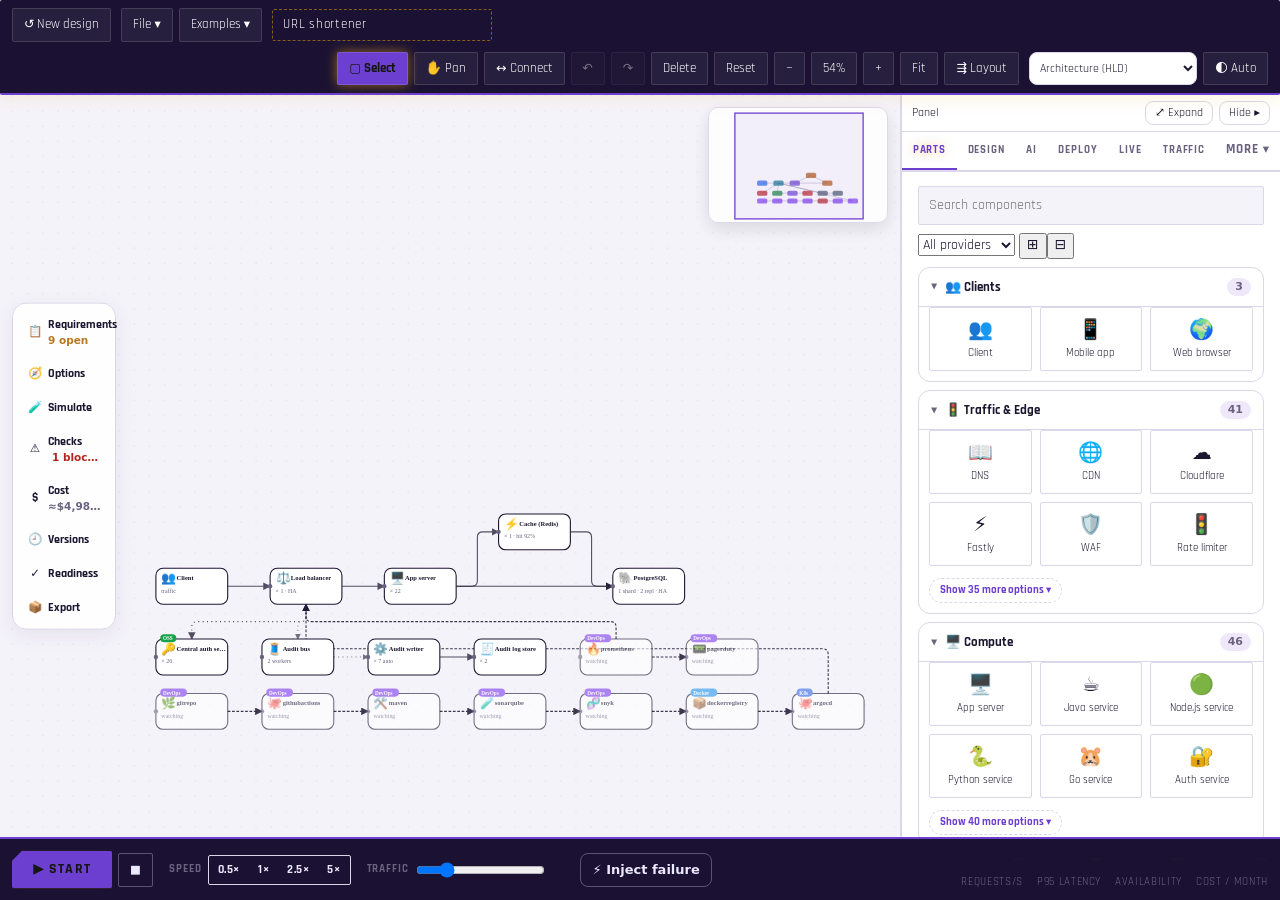
==== commit 25dd3c22: "Design studio: checks, cost plan, options, simulation lab, exports, learner levels - Studio layout f" ====
--- a/sandbox.html
+++ b/sandbox.html
@@ -6,11 +6,12 @@
 <meta name="viewport" content="width=device-width, initial-scale=1">
 <meta name="description" content="A free canvas for system design: draw any architecture, run live traffic, inject failures, and see what breaks.">
 <link rel="icon" href="icon.svg" type="image/svg+xml">
-<link rel="stylesheet" href="sandbox.css?v=20261001i-more-pill">
+<link rel="stylesheet" href="sandbox.css?v=20261004y">
 <link rel="stylesheet" href="theme-tactical.css">
+<link rel="stylesheet" href="studio-shell.css?v=20261004z">
 <link href="https://fonts.googleapis.com/css2?family=Rajdhani:wght@500;600;700&display=swap" rel="stylesheet">
 <script src="theme.js"></script>
-<script>if (new URLSearchParams(location.search).get("embed") === "control-room") document.documentElement.classList.add("control-room-embed");</script>
+<script src="embed-flags.js"></script>
 </head>
 <body>
 <header id="bar">
@@ -33,22 +34,24 @@
     <button data-tool="connect" title="Connect two boxes (C)" aria-pressed="false">↔ Connect</button>
     <button id="undo" title="Undo (Ctrl+Z)">↶</button><button id="redo" title="Redo (Ctrl+Y)">↷</button><button data-act="deleteSelected" title="Select a component or wire, then delete it">Delete</button><button data-act="resetSimple" title="Reset the canvas to a simple starter">Reset</button>
     <button id="zoomOut" title="Zoom out (−)">−</button><button id="zoomReset" title="Reset zoom">100%</button><button id="zoomIn" title="Zoom in (+)">+</button><button id="fit" title="Fit everything">Fit</button>
+    <button data-act="layout" title="Arrange boxes by request flow and layer (locked boxes stay; Undo restores)">⇶ Layout</button><select id="viewSel" title="View the same canvas by concern" aria-label="Canvas view"></select>
   </div>
   <div id="levelControls" role="toolbar" aria-label="Architecture levels" hidden>
-    <span>Levels</span><button data-level-toggle="1" title="Level 1: system canvas">L1</button><button data-level-toggle="2" title="Level 2: internal design of the selected component" disabled>L2</button><button data-level-toggle="3" title="Level 3: implementation detail" disabled>L3</button><button data-level-reset title="Back to Level 1">Reset</button>
+    <span>Levels</span><button data-level-toggle="1" title="Level 1: system canvas">L1</button><button data-level-toggle="2" title="Level 2: internal design of the selected component" disabled>L2</button><button data-level-toggle="3" title="Level 3: implementation detail" disabled>L3</button><button data-level-reset title="Back to Level 1 (system canvas)">Back to L1</button>
   </div>
 </header>
 <div id="main">
   <aside id="partsPanel" hidden>
     <div id="partsGrip" title="Drag to resize"></div>
     <div class="ai-deck-head"><span class="architect-kicker">COMPONENTS</span><b>Browse &amp; add</b><p>Always here for ideas — drag any piece onto the canvas.</p><span class="ai-deck-head-btns"><button id="partsWide" title="Make the panel wider or narrower">⤢ Expand</button><button id="partsHide" title="Collapse this panel (more room for the canvas)">Collapse</button></span></div>
+    <div id="partTip" class="part-tip"><p class="muted">Hover a component for what it's best at, and when to pick something else instead.</p></div>
   </aside>
   <aside id="aiDeck" hidden>
     <div id="deckGrip" title="Drag to resize"></div>
     <div class="ai-deck-head"><span class="level-badge">LEVEL 1</span><span class="architect-kicker">SYSTEM CANVAS</span><b>AI design input</b><p>Choose the system before it is drawn.</p><span class="ai-deck-head-btns"><button id="deckWide" title="Make the panel wider or narrower">⤢ Expand</button><button id="deckHide" title="Collapse this panel (more room for the canvas)">Collapse</button></span></div>
   </aside>
   <div id="levelStack">
-  <div id="stage"><button id="sideShow" hidden title="Show the panel">◂ Panel</button><button id="deckShow" hidden title="Show the AI design panel">AI Panel ▸</button><button id="partsShow" hidden title="Show the component panel">Components</button><svg id="board" role="application" aria-label="Design board"></svg><div id="hint" class="hint"></div><div id="banner" class="banner" hidden></div>
+  <div id="stage"><button id="sideShow" hidden title="Show the panel">◂ Panel</button><button id="deckShow" hidden title="Show the AI design panel">AI Panel ▸</button><button id="partsShow" hidden title="Show the component panel">Components</button><svg id="board" role="application" aria-label="Design board"></svg><nav id="studioRail" aria-label="Design studio"><button id="reqBtn" title="Requirements, clarifying questions and assumptions"><i>📋</i><span>Requirements</span><em id="reqPill"></em></button><button id="optBtn" title="Lean, Balanced and Enterprise versions of this canvas, plus the architecture style and service count"><i>🧭</i><span>Options</span></button><button id="simBtn" title="Simulation Lab: 20 traffic, failure, security and AI scenarios with what-if controls"><i>🧪</i><span>Simulate</span><em id="simPill"></em></button><button id="lintBtn" title="Architecture checks: security, reliability, cost, AI and compliance (all levels)"><i>⚠</i><span>Checks</span><em id="lintPill"></em></button><button id="costBtn" title="Budget and cost plan for everything on this canvas (all levels)"><i>$</i><span>Cost</span><em id="costPill"></em></button><button id="verBtn" title="Save, compare, restore and approve versions of this canvas"><i>🕘</i><span>Versions</span></button><button id="readyBtn" title="Readiness level, score, blocking items and the final report"><i>✓</i><span>Readiness</span></button><button id="exportBtn" title="Export HLD, LLD, API plan, database, events, sequences, DevOps, threat model, DR, tests, roadmap and cost plan; save and share the project"><i>📦</i><span>Export</span></button></nav><svg id="minimap" hidden aria-label="Minimap: click to move there"></svg><div id="multiBar" class="multi-bar" hidden></div><div id="hint" class="hint"></div><div id="banner" class="banner" hidden></div>
   </div>
   <aside id="side">
     <div id="sideGrip" title="Drag to resize"></div>
@@ -74,23 +77,32 @@
   <div class="grp"><button id="play" class="play">▶ Start</button><button id="stop" title="Stop and clear results">■</button></div>
   <div class="grp"><span class="lbl">Speed</span><span class="seg" id="speed"><button data-v="0.5">0.5×</button><button data-v="1" aria-pressed="true">1×</button><button data-v="2.5">2.5×</button><button data-v="5">5×</button></span></div>
   <div class="grp"><span class="lbl">Traffic</span><input id="mult" type="range" min="0" max="5" step="0.25" value="1" aria-label="Traffic multiplier"><output id="multOut">1×</output></div>
-  <div class="grp chaos"><span class="lbl">Break it</span>
+  <details class="chaos chaos-menu"><summary title="Break something while the simulation runs">⚡ Inject failure<b id="chaosCount"></b></summary><div class="chaos-list"><p>Press Start first, then toggle a failure on and off while traffic runs.</p>
     <button data-chaos="dbDown" title="Database primary fails">🗄️ DB down</button><button data-chaos="cacheFlush" title="Cache is flushed">⚡ Cache flush</button><button data-chaos="lbDown" title="Load balancer fails (unless HA)">⚖️ LB down</button>
-    <button data-chaos="azOut" title="A zone goes dark: half the capacity">🌪 Zone out</button><button data-chaos="partition" title="The network between regions is cut">✂️ Partition</button><span id="regionChaos"></span><button data-chaos="burst" title="Traffic jumps 60% for a moment">🔁 Burst</button><button data-chaos="slowDb" title="Database 4× slower">🐌 Slow DB</button></div>
+    <button data-chaos="azOut" title="A zone goes dark: half the capacity">🌪 Zone out</button><button data-chaos="partition" title="The network between regions is cut">✂️ Partition</button><span id="regionChaos"></span><button data-chaos="burst" title="Traffic jumps 60% for a moment">🔁 Burst</button><button data-chaos="slowDb" title="Database 4× slower">🐌 Slow DB</button></div></details>
   <div class="kpis" id="kpis" aria-live="off"></div>
 </footer>
 <input id="file" type="file" accept="application/json,.json" hidden>
+<dialog id="simDlg" class="cost-dialog" aria-labelledby="simTitle"><div class="cost-head"><b id="simTitle">Simulation Lab</b><button id="simClose" aria-label="Close">&times;</button></div><div id="simBody"></div></dialog>
+<dialog id="exportDlg" class="cost-dialog" aria-labelledby="exportTitle"><div class="cost-head"><b id="exportTitle">Export and share</b><button id="exportClose" aria-label="Close">&times;</button></div><div id="exportBody"></div></dialog>
+<dialog id="changeDlg" class="cost-dialog" aria-labelledby="changeTitle"><div class="cost-head"><b id="changeTitle">Proposed change</b><button id="changeClose" aria-label="Close">&times;</button></div><div id="changeBody"></div></dialog>
+<dialog id="verDlg" class="cost-dialog" aria-labelledby="verTitle"><div class="cost-head"><b id="verTitle">Versions</b><button id="verClose" aria-label="Close">&times;</button></div><div id="verBody"></div></dialog>
+<dialog id="reqDlg" class="cost-dialog" aria-labelledby="reqTitle"><div class="cost-head"><b id="reqTitle">Requirements</b><button id="reqClose" aria-label="Close">&times;</button></div><div id="reqBody"></div></dialog>
+<dialog id="optDlg" class="cost-dialog" aria-labelledby="optTitle"><div class="cost-head"><b id="optTitle">Architecture options</b><button id="optClose" aria-label="Close">&times;</button></div><div id="optBody"></div></dialog>
+<dialog id="readyDlg" class="cost-dialog" aria-labelledby="readyTitle"><div class="cost-head"><b id="readyTitle">Implementation readiness</b><button id="readyClose" aria-label="Close">&times;</button></div><div id="readyBody"></div></dialog>
+<dialog id="lintDlg" class="cost-dialog" aria-labelledby="lintTitle"><div class="cost-head"><b id="lintTitle">Architecture checks</b><button id="lintClose" aria-label="Close">&times;</button></div><div id="lintBody"></div></dialog>
+<dialog id="costPlan" class="cost-dialog" aria-labelledby="costTitle"><div class="cost-head"><b id="costTitle">Budget &amp; cost plan</b><button id="costClose" aria-label="Close">&times;</button></div><div id="costBody"></div></dialog>
 <dialog id="memory"><h2>YashAI Architecture Library</h2><p class="muted">Saved on this PC in shared YashAI memory.</p><div id="memoryList"></div><form method="dialog"><button>Close</button></form></dialog>
 <dialog id="help"><h2>Sandbox help</h2>
   <ul><li><b>Add:</b> click a component, or drag it onto the board.</li><li><b>Connect:</b> drag from the dot on a box's right edge to another box, or use ↔ Connect and click two boxes.</li>
-  <li><b>Move:</b> drag a box. <b>Pan:</b> drag empty space, or hold Space. <b>Zoom:</b> mouse wheel.</li><li><b>Edit:</b> click a box, then the <i>Selected</i> tab. <b>Delete:</b> Delete key. <b>Undo:</b> Ctrl+Z.</li>
-  <li><b>Run:</b> ▶ Start. Change traffic, speed and failures while it runs.</li><li>The model is a teaching model; its numbers are not benchmarks. Edit any number in <i>Selected</i>, and mark numbers you measured in the design brief.</li></ul>
+  <li><b>Move:</b> drag a box. <b>Pan:</b> drag empty space, or hold Space. <b>Zoom:</b> mouse wheel. <b>Minimap:</b> click it to jump.</li><li><b>Select several:</b> Shift-click boxes or Shift-drag on empty space; drag one to move them all. Ctrl+A selects everything, Ctrl+D duplicates, L locks or unlocks, Esc clears.</li><li><b>Edit:</b> click a box; its settings open in the <i>Inspect</i> panel. <b>Delete:</b> Delete key. <b>Undo:</b> Ctrl+Z.</li>
+  <li><b>Run:</b> ▶ Start. Change traffic, speed and failures while it runs.</li><li>The model is a teaching model; its numbers are not benchmarks. Edit any number in <i>Inspect</i>, and mark numbers you measured in the design brief.</li></ul>
   <form method="dialog"><button>Close</button></form></dialog>
 <script src="sim.js"></script>
 <script src="catalog_more.js"></script>
-<script src="catalog_more2.js"></script>
-<script src="catalog_docs.js"></script>
-<script src="catalog_alts.js"></script>
+<script src="catalog_more2.js?v=20261002a"></script>
+<script src="catalog_docs.js?v=20261002a"></script>
+<script src="catalog_alts.js?v=20261002a"></script>
 <script src="presets.js"></script>
 <script src="platforms.js"></script>
 <script src="platform_sizes.js"></script>
@@ -105,6 +117,15 @@
 <script src="lld.js"></script>
 <script src="collapse.js"></script>
 <script src="board.js"></script>
-<script src="sandbox.js?v=20261001i-more-pill"></script>
+<script src="diff.js?v=20261002b"></script>
+<script src="lint.js?v=20261002a"></script>
+<script src="report.js?v=20261002c"></script>
+<script src="requirements.js?v=20261002a"></script>
+<script src="fixes.js?v=20261002a"></script>
+<script src="cost.js?v=20261002c"></script>
+<script src="studio.js?v=20261002a"></script>
+<script src="scenarios.js?v=20261002a"></script>
+<script src="exports.js?v=20261002a"></script>
+<script src="sandbox.js?v=20261005b"></script>
 </body>
 </html>
--- a/sandbox.css
+++ b/sandbox.css
@@ -38,11 +38,12 @@
    AI deck so it works in ai-workspace too (the side-panel version explicitly excludes it). */
 body.ai-deck-hidden #aiDeck { display: none; }
 #levelStack { display: none; }
+/* classic sandbox: the wrapper must not hide #stage and #side, which are the #main grid columns */
+body:not(.ai-workspace) #levelStack { display: contents; }
 .ai-workspace #levelStack { display: flex; flex-direction: row; flex: 1; min-width: 0; overflow-x: auto; overflow-y: hidden; background: var(--bg); }
 .ai-workspace #stage, .ai-workspace #side, .ai-workspace #thirdSide {
   position: relative; inset: auto; height: 100%; margin: 0; border: 0 !important; box-shadow: none !important;
   background: var(--bg) !important; overflow: hidden; min-width: 0;
-  background-image: radial-gradient(var(--line) 1px, transparent 1.4px) !important; background-size: 28px 28px !important;
   transition: flex-basis .18s ease, width .18s ease;
 }
 /* All three levels are shown at the same size, always — nobody shrinks just for not being
@@ -134,6 +135,14 @@
 .kpi { text-align: right; } .kpi b { display: block; font-size: 16px; font-variant-numeric: tabular-nums; } .kpi span { font-size: 11px; color: var(--muted); } .kpi.bad b { color: var(--bad); } .kpi.ok b { color: var(--ok); }
 /* board */
 #board .grid-dot { fill: var(--line); }
+/* Real Play specifically asked for a plain background, not the dotted grid the standalone app uses. */
+.ai-workspace #board .grid-dot { display: none; }
+/* Real Play asked for a standard look -- the standalone app's hand-drawn sketch font and wobbly
+   rough.js box outline stay for that app, but Real Play gets a normal sans-serif and a clean,
+   straight-edged box instead. */
+.ai-workspace #board { font-family: -apple-system, "Segoe UI", system-ui, sans-serif; }
+.ai-workspace #board .box { filter: none; }
+.ai-workspace .hint { font: 15px -apple-system, "Segoe UI", system-ui, sans-serif; }
 #board .box { fill: var(--card); stroke: var(--ink); stroke-width: 2; filter: url(#roughN); }
 #board .node { cursor: grab; } #board .node.sel .box { stroke: var(--accent); stroke-width: 3.5; } #board .node.u-ok .box { stroke: var(--ok); } #board .node.u-warn .box { stroke: #d29922; fill: var(--warn-bg); } #board .node.u-bad .box { stroke: var(--bad); fill: var(--bad-bg); }
 #board .node.down .box { stroke: var(--bad); stroke-dasharray: 6 5; fill: var(--bad-bg); } #board .node.orphan { opacity: .6; }
@@ -142,14 +151,36 @@
 #board .ubg { fill: var(--accent-soft); } #board .ufill { fill: var(--ok); } #board .node.u-warn .ufill { fill: #d29922; } #board .node.u-bad .ufill { fill: var(--bad); }
 #board .handle { fill: var(--accent); stroke: #fff; stroke-width: 2; opacity: 0; cursor: crosshair; } #board .node:hover .handle, #board .node.sel .handle { opacity: 1; } #board .in { fill: var(--muted); }
 #board .w { fill: none; stroke: var(--ink); stroke-width: 2; opacity: .75; marker-end: url(#arr); } #board .wire.sel .w { stroke: var(--accent); stroke-width: 3.5; opacity: 1; } #board .hit { fill: none; stroke: transparent; stroke-width: 18; cursor: pointer; }
-/* Level 2 (service internals) and Level 3 (implementation) drill-down chains get their own wire
-   color so the branch a component was opened into reads at a glance on the shared full-width board. */
-#board .wire.ai-branch-2 .w { stroke: var(--ok); opacity: .9; } #board .wire.ai-branch-3 .w { stroke: var(--warn); opacity: .9; }
+/* Level 2 (service internals) and Level 3 (implementation) drill-down chains get their own solid,
+   fully-opaque, saturated line -- deliberately distinct from --ok/--warn (already used elsewhere for
+   health status, which these aren't) and immune to the dashed/faded tooling-wire styling below, so a
+   level link always reads as "this is a level link" at a glance, not just on hover. */
+/* !important is deliberate here: a drilled-into node can itself be a queue/pipeline-shaped
+   component, which also earns the .ctl/.evt "tooling wire" classes further down this file -- those
+   use the compound path.w form, which outranks a plain .w class-for-class, so without !important
+   their dashed/faded styling silently won over this solid color depending on what got drilled into. */
+#board .wire.ai-branch-2 .w, #board .wire.ai-branch-3 .w { stroke: #e0369d !important; stroke-width: 9 !important; stroke-linecap: round; stroke-dasharray: none !important; opacity: 1 !important; }
 #board .wire.flow .w { stroke: var(--accent); stroke-dasharray: 9 7; animation: dash .7s linear infinite; opacity: 1; } #board .wire.hot .w { stroke: var(--bad); } #board .wlabel { font-size: 10px; fill: var(--muted); }
-#board .rubber { stroke: var(--accent); stroke-width: 2.5; stroke-dasharray: 4 4; fill: none; }
+/* "Which box does this wire belong to" is unreadable once several wires cross on a busy board --
+   hovering (or selecting) a node pulls its own wires forward: solid, full-strength, drawn last so
+   they sit above every crossing wire instead of blending into the tangle. Everything else fades back
+   instead of competing for attention. Wins over flow/hot coloring while a node is focused -- but NOT
+   over a level link: that pink is a permanent category marker, not a transient interaction state, so
+   a level-link wire must read the same solid pink whether or not something nearby is hovered/selected
+   (excluded here, same !important tier, rather than turn accent-purple when touched or fade to 10%
+   opacity when something else is focused -- both of which happened before this exclusion). */
+#board .wire.touch:not(.ai-branch-2):not(.ai-branch-3) .w { stroke: var(--accent) !important; stroke-width: 3.5 !important; stroke-dasharray: none !important; opacity: 1 !important; }
+#board .wire.touch .wlabel { opacity: 1; font-weight: 700; }
+#board .wire.fade:not(.ai-branch-2):not(.ai-branch-3) .w, #board .wire.fade .wlabel { opacity: .1 !important; }
+#board .handle-hit { fill: transparent; stroke: none; cursor: crosshair; }
+@media (pointer: fine) { #board .handle-hit { r: 11px; } }
+#board .rubber { stroke: var(--accent); stroke-width: 2.5; stroke-dasharray: 4 4; fill: none; pointer-events: none; }
 @keyframes dash { to { stroke-dashoffset: -32; } }
 @media (prefers-reduced-motion: reduce) { #board .wire.flow .w { animation: none; } }
 dialog { border: 1px solid var(--line); border-radius: 14px; background: var(--card); color: var(--ink); max-width: 520px; }
+dialog:not(.cost-dialog):not(.skill-dialog) { padding: 22px 26px; box-shadow: 0 24px 64px rgba(0,0,0,.3); }
+dialog:not(.cost-dialog):not(.skill-dialog) > h2:first-child { margin: 0 0 12px; font-size: 19px; }
+dialog:not(.cost-dialog):not(.skill-dialog) > form[method="dialog"] { display: flex; justify-content: flex-end; margin-top: 16px; }
 .memory-project { display: block; width: 100%; text-align: left; margin: 8px 0; padding: 10px; border: 1px solid var(--line); border-radius: 10px; background: var(--bg); }
 .memory-project:hover { border-color: var(--accent); background: var(--accent-soft); }.memory-project span { display: block; margin-top: 3px; font-size: 12px; color: var(--muted); }
 @media (max-width: 900px) { #main { grid-template-columns: 1fr; grid-template-rows: 1fr 260px; } #side, #thirdSide { border-left: 0; border-top: 1px solid var(--line); }
@@ -295,12 +326,14 @@
 .altrow { border: 1px solid var(--line); border-radius: 10px; padding: 7px 10px; margin: 6px 0; } .altrow.me { border-color: var(--accent); background: var(--accent-soft); }
 .althead { display: flex; justify-content: space-between; align-items: center; gap: 6px; }
 
-/* Tooling wires (pipelines, watching, auditing): dashed, no traffic */
-#board .wire.ctl path.w { stroke-dasharray: 3 6; opacity: .75; }
+/* Tooling wires (pipelines, watching, auditing): dashed, no traffic -- the old 3px-dash/6px-gap
+   pattern at .75 opacity was more gap than ink, nearly invisible against the dotted canvas
+   background. Tighter dashes and higher opacity so they're findable without having to hover first. */
+#board .wire.ctl path.w { stroke-dasharray: 5 3; opacity: .85; }
 
 .pchip.static { cursor: default; font-size: 10.5px; padding: 1px 8px; margin: 2px 2px 0 0; display: inline-block; }
-#board .wire.evt path.w { opacity: .38; stroke-width: 1.4; }
-#board .wire.evt.flow path.w { opacity: .8; }
+#board .wire.evt path.w { opacity: .6; stroke-width: 1.6; }
+#board .wire.evt.flow path.w { opacity: .9; }
 
 /* Architecture Studio: make the AI path read as a short, deliberate workflow. */
 .architect-hero { padding: 18px 16px 16px; border: 1px solid color-mix(in srgb, var(--accent) 28%, var(--line)); border-radius: 14px; background: linear-gradient(145deg, var(--accent-soft), var(--card) 70%); }
@@ -341,6 +374,13 @@
 html.control-room-embed #bar { display: none !important; }
 html.control-room-embed #main { min-height: 0; }
 html.control-room-embed #sim { border-top-color: color-mix(in srgb, var(--accent) 20%, var(--line)); }
+html.reference-canvas body { grid-template-rows: 1fr; }
+html.reference-canvas #bar, html.reference-canvas #side, html.reference-canvas #thirdSide, html.reference-canvas #aiDeck, html.reference-canvas #partsPanel, html.reference-canvas #sim, html.reference-canvas #sideShow, html.reference-canvas #deckShow, html.reference-canvas #partsShow { display: none !important; }
+html.reference-canvas #main, html.reference-canvas #levelStack { display: block !important; min-height: 0; height: 100%; }
+html.reference-canvas #stage { height: 100%; border: 0 !important; border-radius: 0 !important; box-shadow: none !important; }
+html.reference-canvas #stage::before { content: "REFERENCE DESIGN · READ ONLY"; }
+html.reference-canvas #stage .tools { display: none !important; }
+html.reference-canvas #board { cursor: default; pointer-events: none; }
 /* #bar (File menu, title, tools) is hidden in this embed so the Control Room owns navigation --
    but that silently took Select/Pan/Connect/Undo/Zoom with it. embedToolbar() in sandbox.js moves
    the same .tools element onto the canvas instead of leaving it with no replacement; this only
@@ -359,6 +399,22 @@
 .ai-workspace #partsPanel { position: relative; display: flex; flex-direction: column; flex: 0 0 var(--parts-w, 320px); order: 2; border-left: 1px solid var(--line); border-right: 0; }
 body.parts-hidden #partsPanel { display: none; }
 #partsPanel #tab-parts { overflow: auto; padding: 8px 10px 10px; flex: 1; min-height: 0; }
+/* Docked info card, not a floating hover popup -- a floating one used to cover the very buttons you'd
+   hover next, which is why hover cards were removed everywhere else in this app. A fixed footer slot
+   has nothing to obstruct: the catalog above keeps scrolling, this just swaps its own content. */
+#partTip { flex: 0 0 auto; max-height: 38%; overflow: auto; padding: 10px 12px; border-top: 1px solid var(--line); background: var(--card); }
+#partTip .tt-h { display: flex; align-items: center; gap: 6px; font-size: 13px; }
+#partTip .tt-h span { font-size: 17px; }
+#partTip .tt-h em.prov { font-style: normal; font-size: 9.5px; font-weight: 700; border-radius: 99px; padding: 1px 7px; margin-left: auto; }
+#partTip .tt-k { color: var(--muted); font-size: 10.5px; margin: 2px 0 6px; }
+#partTip p { margin: 0 0 6px; font-size: 11.5px; line-height: 1.4; }
+#partTip .tt-n { font-size: 10.5px; color: var(--accent); }
+#partTip .tt-n.muted { color: var(--muted); margin-top: 3px; }
+#partTip .tt-alt { border-top: 1px solid var(--line); margin-top: 8px; padding-top: 6px; }
+#partTip .tt-q { font-weight: 650; font-size: 11px; margin-bottom: 3px; }
+#partTip .tt-inst { margin-top: 5px; font-size: 11px; }
+#partTip .tt-inst div { margin: 2px 0; }
+#partTip .tt-inst span { font-weight: 650; }
 #partsGrip { position: absolute; left: -4px; top: 0; bottom: 0; width: 8px; cursor: col-resize; z-index: 5; }
 #partsGrip:hover, #partsGrip.on { background: var(--accent); opacity: .35; }
 @media (max-width: 900px) { #partsGrip, #partsWide { display: none; } }
@@ -396,3 +452,179 @@
    and being later in the cascade at equal specificity, they silently won and capped the canvas back
    to a fixed width. Branches now stay on that one board, distinguished by the wire colors below
    instead of separate scrollable panels. */
+
+/* ---- Budget & cost plan */
+#costBtn { font-weight: 700; }
+#costPill { font-weight: 600; color: var(--muted); margin-left: 4px; }
+#costPill i { font-style: normal; font-weight: 800; margin-left: 4px; }
+#costPill i.up { color: var(--bad); } #costPill i.down { color: var(--ok); }
+.cost-dialog { width: min(1180px, 95vw); max-width: 95vw; max-height: 90vh; padding: 0; border: 1px solid var(--line); border-radius: 14px; background: var(--card); color: var(--ink); box-shadow: 0 24px 64px rgba(0,0,0,.35); }
+.cost-dialog::backdrop { background: rgba(15, 10, 35, .45); }
+.cost-head { position: sticky; top: 0; z-index: 2; display: flex; align-items: center; justify-content: space-between; padding: 12px 20px; background: var(--card); border-bottom: 1px solid var(--line); font-size: 16px; }
+.cost-dialog > .cost-head ~ div { padding: 4px 20px 20px; }
+.cost-head button { font-size: 20px; line-height: 1; padding: 2px 10px; }
+#costBody { padding: 4px 20px 20px; font-size: 13px; }
+#costBody h3 { margin: 18px 0 8px; font-size: 14px; } #costBody h3 small { font-weight: 500; color: var(--muted); margin-left: 6px; }
+.cost-note { margin: 12px 0; padding: 9px 12px; border-radius: 10px; background: var(--accent-soft); line-height: 1.45; } .cost-note.bad { background: var(--bad-bg); color: var(--bad); }
+.cost-inputs { display: flex; flex-wrap: wrap; gap: 10px 16px; align-items: center; padding: 10px 12px; border: 1px solid var(--line); border-radius: 10px; }
+.cost-inputs label { display: flex; align-items: center; gap: 6px; font-weight: 600; } .cost-inputs output { font-weight: 500; color: var(--muted); min-width: 110px; }
+.cost-inputs select, .cost-inputs input[type=number] { padding: 4px 6px; border: 1px solid var(--line); border-radius: 6px; background: var(--bg); color: var(--ink); } .cost-inputs input[type=number] { width: 90px; }
+.cost-scen { display: grid; grid-template-columns: repeat(auto-fit, minmax(160px, 1fr)); gap: 8px; }
+.cost-scen div { display: flex; flex-direction: column; gap: 3px; padding: 10px; border: 1px solid var(--line); border-radius: 10px; }
+.cost-scen div span { font-weight: 600; font-size: 12px; } .cost-scen div b { font-size: 18px; } .cost-scen div small { color: var(--muted); line-height: 1.35; }
+.cost-scen div.over { border-color: var(--bad); background: var(--bad-bg); } .cost-scen div.over b::after { content: " over budget"; font-size: 11px; color: var(--bad); }
+.cost-sub { color: var(--muted); margin: 8px 0 0; line-height: 1.45; } .cost-sub b { color: var(--ink); }
+.cost-opts { display: grid; grid-template-columns: repeat(auto-fit, minmax(260px, 1fr)); gap: 10px; }
+.cost-opts article { padding: 12px; border: 1px solid var(--line); border-radius: 12px; } .cost-opts article.rec { border: 2px solid var(--accent); }
+.cost-opts header { display: flex; flex-direction: column; gap: 2px; } .cost-opts header span { color: var(--muted); font-size: 12px; } .cost-opts article.rec header span { color: var(--accent); font-weight: 700; }
+.cost-range { margin: 8px 0; font-size: 17px; font-weight: 800; } .cost-range small { display: block; font-size: 11px; font-weight: 500; color: var(--muted); }
+.cost-opts dl { margin: 0; display: grid; grid-template-columns: 1fr; gap: 1px; } .cost-opts dt { font-size: 11px; font-weight: 700; color: var(--muted); margin-top: 5px; text-transform: uppercase; letter-spacing: .03em; } .cost-opts dd { margin: 0; line-height: 1.4; }
+.cost-lint, .cost-hidden, .cost-controls { margin: 0; padding: 0; list-style: none; display: grid; gap: 5px; }
+.cost-lint li { display: flex; gap: 8px; padding: 7px 10px; border-radius: 8px; background: var(--bg); line-height: 1.4; } .cost-lint i { font-style: normal; }
+.cost-lint li.bad i { color: var(--bad); } .cost-lint li.warn i { color: #d29922; } .cost-lint li.info i { color: var(--accent); }
+.cost-table-wrap { overflow-x: auto; border: 1px solid var(--line); border-radius: 10px; }
+.cost-table { width: 100%; border-collapse: collapse; font-size: 12.5px; } .cost-table th, .cost-table td { padding: 7px 9px; text-align: left; border-bottom: 1px solid var(--line); vertical-align: top; }
+.cost-table th { font-size: 11px; color: var(--muted); text-transform: uppercase; letter-spacing: .03em; background: var(--bg); position: sticky; top: 0; }
+.cost-table td small { display: block; color: var(--muted); } .cost-table tfoot td { font-weight: 800; border-bottom: 0; }
+.cost-table td:nth-child(n+6), .cost-table th:nth-child(n+6) { text-align: right; white-space: nowrap; }
+.cost-table.alts td:nth-child(n+6) { text-align: left; white-space: normal; }
+.cost-lv { display: inline-block; padding: 1px 7px; border-radius: 999px; font-size: 11px; font-weight: 800; background: var(--accent-soft); color: var(--accent); } .cost-lv.l2, .cost-lv.l3 { background: #fde4f2; color: #c0247f; }
+.cost-hidden li { display: grid; grid-template-columns: 220px 1fr; gap: 4px 10px; padding: 6px 10px; border-radius: 8px; color: var(--muted); } .cost-hidden li.on { background: var(--bg); color: var(--ink); }
+.cost-hidden em { font-style: normal; font-size: 11px; color: var(--accent); font-weight: 700; } .cost-hidden li span { grid-column: 2; grid-row: 1 / span 2; }
+.cost-controls li { padding: 6px 10px; border-radius: 8px; background: var(--bg); line-height: 1.45; }
+.cost-foot { margin-top: 16px; color: var(--muted); font-size: 12px; line-height: 1.45; }
+@media (max-width: 760px) { .cost-hidden li { grid-template-columns: 1fr; } .cost-hidden li span { grid-column: 1; grid-row: auto; } }
+
+/* ---- Architecture checks */
+#lintBtn { font-weight: 700; }
+#lintPill { font-weight: 600; margin-left: 4px; color: var(--muted); }
+#lintBtn[data-worst="critical"] #lintPill, #lintBtn[data-worst="high"] #lintPill { color: var(--bad); }
+#lintBtn[data-worst="medium"] #lintPill { color: #b7791f; } #lintBtn[data-worst="ok"] #lintPill { color: var(--ok); }
+.lint-fw { padding: 4px 10px; border: 1px solid var(--line); border-radius: 999px; background: var(--bg); color: var(--ink); font-weight: 600; cursor: pointer; }
+.lint-fw[aria-pressed="true"] { background: var(--accent); border-color: var(--accent); color: #fff; }
+.lint-counts { display: flex; flex-wrap: wrap; gap: 6px; margin: 12px 0; }
+.lint-sev { display: inline-block; padding: 2px 9px; border-radius: 999px; font-size: 11.5px; font-weight: 800; background: var(--bg); color: var(--muted); }
+.lint-sev.critical { background: var(--bad); color: #fff; } .lint-sev.high { background: var(--bad-bg); color: var(--bad); }
+.lint-sev.medium { background: #fdf3dc; color: #8a5a00; } .lint-sev.low { background: var(--accent-soft); color: var(--accent); }
+.lint-list { margin: 0; padding: 0; list-style: none; display: grid; gap: 8px; }
+.lint-item { padding: 10px 12px; border: 1px solid var(--line); border-left: 4px solid var(--line); border-radius: 10px; }
+.lint-item.critical, .lint-item.high { border-left-color: var(--bad); } .lint-item.medium { border-left-color: #d29922; } .lint-item.low { border-left-color: var(--accent); }
+.lint-item header { display: flex; flex-wrap: wrap; align-items: center; gap: 6px; } .lint-item header b { font-size: 13.5px; }
+.lint-cat { font-size: 11px; font-weight: 700; color: var(--muted); text-transform: uppercase; letter-spacing: .04em; }
+.lint-item p { margin: 6px 0 0; line-height: 1.45; } .lint-fix b { color: var(--ok); } .lint-meta { font-size: 11.5px; color: var(--muted); }
+.lint-nodes { display: flex; flex-wrap: wrap; gap: 6px; margin-top: 8px; } .lint-nodes button { font-size: 11.5px; padding: 3px 9px; }
+.cost-lint li span { flex: 1; }
+
+/* ---- AI change preview */
+.change-stats { display: grid; grid-template-columns: repeat(auto-fit, minmax(170px, 1fr)); gap: 8px; margin: 10px 0; }
+.change-stats div { display: flex; flex-direction: column; gap: 2px; padding: 10px; border: 1px solid var(--line); border-radius: 10px; }
+.change-stats span { font-size: 11px; font-weight: 700; color: var(--muted); text-transform: uppercase; letter-spacing: .03em; }
+.change-stats b { font-size: 16px; } .change-stats small { font-weight: 700; } .change-stats small.up { color: var(--bad); } .change-stats small.down { color: var(--ok); }
+.change-cols { display: grid; grid-template-columns: 1fr 1fr; gap: 16px; }
+.change-cols ul, #changeBody > ul { margin: 0; padding-left: 18px; line-height: 1.5; } #changeBody li small { color: var(--muted); margin-left: 4px; }
+.change-actions { position: sticky; bottom: 0; padding: 12px 20px; margin: 14px -20px -20px; background: var(--card); border-top: 1px solid var(--line); }
+@media (max-width: 760px) { .change-cols { grid-template-columns: 1fr; } }
+
+/* ---- Versions */
+.ver-table td:nth-child(n+4), .ver-table th:nth-child(n+4) { text-align: left; white-space: normal; }
+.ver-table tr.is-current td { background: var(--accent-soft); }
+.ver-table code, .cost-inputs code { font-size: 12px; }
+.ver-actions { white-space: nowrap; } .ver-actions button { font-size: 11.5px; padding: 3px 8px; margin-right: 4px; }
+.ver-compare { margin-top: 14px; padding: 12px; border: 1px solid var(--line); border-radius: 12px; } .ver-compare h4 { margin: 10px 0 4px; font-size: 12.5px; }
+.cost-inputs input[type=text] { padding: 4px 8px; border: 1px solid var(--line); border-radius: 6px; background: var(--bg); color: var(--ink); width: 200px; }
+
+/* ---- Readiness */
+.ready-top { display: grid; grid-template-columns: 170px 1fr; gap: 14px; align-items: start; margin-top: 10px; }
+.ready-score { display: flex; flex-direction: column; align-items: center; justify-content: center; padding: 18px 8px; border: 2px solid var(--accent); border-radius: 14px; text-align: center; }
+.ready-score b { font-size: 44px; line-height: 1; } .ready-score span { font-size: 12px; color: var(--muted); margin-top: 4px; }
+.ready-ladder { margin: 0; padding: 0; list-style: none; display: grid; gap: 4px; }
+.ready-ladder li { display: grid; grid-template-columns: 230px 1fr; gap: 10px; padding: 6px 10px; border-radius: 8px; color: var(--muted); font-size: 12.5px; }
+.ready-ladder li.done { color: var(--ink); } .ready-ladder li.done b::before { content: "✓ "; color: var(--ok); }
+.ready-ladder li.now { background: var(--accent-soft); color: var(--ink); border: 1px solid var(--accent); } .ready-ladder li.now b::before { content: "→ "; color: var(--accent); }
+.ready-ladder li.ext b::after { content: " · external evidence"; font-weight: 500; font-size: 11px; }
+.ready-parts td:last-child { text-align: right; white-space: nowrap; font-weight: 800; }
+@media (max-width: 760px) { .ready-top { grid-template-columns: 1fr; } .ready-ladder li { grid-template-columns: 1fr; } }
+
+/* ---- Wire panel (Real Play) and wire contract labels */
+.wire-panel { position: absolute; right: 12px; bottom: 12px; z-index: 6; width: min(340px, calc(100% - 24px)); max-height: calc(100% - 90px); overflow: auto; border: 1px solid var(--line); border-radius: 12px; background: var(--card); color: var(--ink); box-shadow: 0 12px 32px rgba(0,0,0,.18); }
+.wire-panel header { position: sticky; top: 0; display: flex; align-items: center; gap: 8px; padding: 9px 12px; background: var(--card); border-bottom: 1px solid var(--line); }
+.wire-panel header span { flex: 1; font-size: 12px; color: var(--muted); overflow: hidden; text-overflow: ellipsis; white-space: nowrap; }
+.wire-panel header button { font-size: 18px; line-height: 1; padding: 0 8px; }
+.wire-panel-body { padding: 4px 12px 12px; font-size: 12.5px; }
+.wire-panel-body .field { margin-top: 8px; } .wire-panel-body input, .wire-panel-body select { width: 100%; box-sizing: border-box; }
+#board .wlabel.wcontract { fill: var(--accent); font-weight: 700; } #board .wlabel.wnotls { fill: var(--bad); font-weight: 800; }
+
+/* ---- Design studio rail */
+#studioRail { position: absolute; left: 12px; top: 50%; transform: translateY(-50%); z-index: 5; display: flex; flex-direction: column; gap: 4px; width: 104px; padding: 6px; border: 1px solid var(--line); border-radius: 14px; background: color-mix(in srgb, var(--card) 94%, transparent); box-shadow: 0 6px 20px rgba(34, 24, 67, .08); }
+#studioRail button { display: grid; grid-template-columns: 18px 1fr; grid-template-rows: auto auto; column-gap: 4px; align-items: center; text-align: left; padding: 6px 6px; border: 1px solid transparent; border-radius: 9px; background: transparent; color: var(--ink); font-size: 11.5px; font-weight: 700; cursor: pointer; }
+#studioRail button:hover { border-color: var(--accent); background: var(--accent-soft); }
+#studioRail i { font-style: normal; grid-row: 1 / span 2; text-align: center; }
+#studioRail em { grid-column: 2; font-style: normal; font-size: 10.5px; font-weight: 600; color: var(--muted); white-space: nowrap; overflow: hidden; text-overflow: ellipsis; }
+#studioRail em:empty { display: none; } #studioRail em.warn { color: #b7791f; } #studioRail em.ok { color: var(--ok); }
+#studioRail #costPill { margin: 0; } #studioRail #costPill i { display: inline; grid-row: auto; }
+html.reference-canvas #studioRail { display: none; }
+@media (max-width: 760px) { #studioRail { top: auto; bottom: 10px; transform: none; flex-direction: row; width: auto; right: 10px; overflow-x: auto; } #studioRail button { grid-template-columns: 1fr; } #studioRail i { grid-row: auto; } }
+/* requirements */
+.req-questions ol { margin: 0; padding-left: 20px; display: grid; gap: 6px; } .req-questions li span { display: block; color: var(--muted); font-size: 12px; } .req-questions em { font-style: normal; color: var(--ink); font-weight: 700; }
+.req-form { display: grid; gap: 10px; margin-top: 10px; }
+.req-form fieldset { display: grid; grid-template-columns: repeat(auto-fit, minmax(230px, 1fr)); gap: 10px; margin: 0; padding: 10px 12px; border: 1px solid var(--line); border-radius: 10px; }
+.req-form legend { font-weight: 800; padding: 0 6px; }
+.req-field { display: flex; flex-direction: column; gap: 4px; font-size: 12.5px; font-weight: 600; } .req-field.wide { grid-column: 1 / -1; }
+.req-field i { font-style: normal; font-size: 10.5px; font-weight: 700; padding: 1px 6px; border-radius: 999px; margin-left: 4px; } .req-field.ok i { background: color-mix(in srgb, var(--ok) 18%, transparent); color: var(--ok); } .req-field.assumed i { background: #fdf3dc; color: #8a5a00; }
+.req-field input, .req-field select { padding: 6px 8px; border: 1px solid var(--line); border-radius: 7px; background: var(--bg); color: var(--ink); font: inherit; font-weight: 500; }
+.req-field small { color: var(--muted); font-weight: 500; font-size: 11px; }
+.req-assume { margin-top: 10px; } .req-assume ul { margin: 6px 0 0; padding-left: 18px; color: var(--muted); }
+/* fixes and options */
+.lint-actions { display: flex; flex-wrap: wrap; align-items: center; gap: 6px; margin-bottom: 12px; } .lint-actions span { font-weight: 700; margin-left: 8px; } .lint-actions button { font-size: 12px; padding: 4px 10px; }
+#optBody .cost-opts article ul { margin: 0; padding-left: 16px; } #optBody .cost-opts p { line-height: 1.45; }
+/* component explanation */
+.explain p { margin: 8px 0 0; line-height: 1.45; } .explain h4 { margin: 12px 0 4px; font-size: 12px; }
+.ex-pick b { color: var(--ok); } .ex-avoid b { color: var(--bad); }
+.ex-findings, .ex-alts { margin: 0; padding-left: 16px; display: grid; gap: 4px; } .ex-findings button { font-size: 11px; padding: 2px 8px; margin-left: 4px; }
+.ex-alts li span { display: block; color: var(--muted); font-size: 11.5px; } .ex-alts small { color: var(--muted); }
+.req-field.edited i { background: var(--accent-soft); color: var(--accent); } .req-field.edited i::after { content: " · edited"; }
+
+/* design studio: views, multi-select, minimap */
+#viewSel { margin-left: 4px; padding: 4px 6px; border: 1px solid var(--line); border-radius: 8px; background: var(--card); color: var(--ink); font: inherit; font-size: 12px; }
+#board .node.msel .box { stroke: var(--accent); stroke-width: 3; stroke-dasharray: 6 4; }
+#board .node.hl .box { stroke: #e11d48; stroke-width: 4; }
+#board .node.vdim { opacity: .22; } #board .node.vhot .box { stroke: var(--bad); stroke-width: 3.5; }
+#board .node.locked { cursor: not-allowed; }
+#board .nbadge { font-size: 12px; pointer-events: auto; }
+#board .vbadge { font-size: 10.5px; font-weight: 700; fill: var(--accent); paint-order: stroke; stroke: var(--bg); stroke-width: 3px; }
+#board .node.vhot .vbadge { fill: var(--bad); }
+#board .wire.xzone .w { stroke: #c2410c; stroke-width: 3; opacity: 1; }
+#board .wire.hl .w { stroke: #e11d48 !important; stroke-width: 4 !important; opacity: 1 !important; }
+#board .wire.dc-restricted .w { stroke: var(--bad); stroke-width: 3; } #board .wire.dc-confidential .w { stroke: #c2410c; stroke-width: 2.6; } #board .wire.dc-internal .w { stroke: #0e7490; }
+#board .wire.ctl.fade .w { opacity: .05 !important; }
+#board .marquee { fill: var(--accent); fill-opacity: .08; stroke: var(--accent); stroke-dasharray: 6 4; stroke-width: 1.5; }
+#board .gband text { cursor: pointer; }
+#minimap { position: absolute; right: 12px; top: 12px; z-index: 5; width: 180px; height: 116px; opacity: .92; border: 1px solid var(--line); border-radius: 10px; background: color-mix(in srgb, var(--card) 92%, transparent); box-shadow: 0 6px 18px rgba(0,0,0,.12); cursor: pointer; }
+#minimap line { stroke: var(--muted); stroke-width: .6; opacity: .5; } #minimap rect { opacity: .75; } #minimap rect.on, #minimap rect.hl { opacity: 1; stroke: #e11d48; stroke-width: 1.5; }
+#minimap rect.vp { fill: var(--accent); fill-opacity: .08; stroke: var(--accent); stroke-width: 1.4; opacity: 1; }
+.multi-bar { position: absolute; left: 50%; top: 64px; transform: translateX(-50%); z-index: 6; display: flex; flex-wrap: wrap; align-items: center; gap: 6px; padding: 6px 10px; border: 1px solid var(--accent); border-radius: 12px; background: var(--card); box-shadow: 0 8px 24px rgba(0,0,0,.16); font-size: 12px; }
+.multi-bar button { font-size: 12px; padding: 3px 9px; } .multi-bar[hidden], #minimap[hidden] { display: none; }
+.tt-prof { display: flex; flex-wrap: wrap; gap: 4px 10px; margin-top: 6px; font-size: 11.5px; } .tt-prof b { color: var(--muted); font-weight: 700; margin-right: 3px; }
+.tt-lim, .tt-sec { margin-top: 4px; font-size: 11.5px; line-height: 1.4; } .tt-lim b { color: #b7791f; } .tt-sec b { color: var(--bad); }
+.ex-tools { display: flex; gap: 6px; margin-top: 10px; } .ex-tools button { font-size: 12px; padding: 3px 9px; }
+.ex-comment, .field textarea { display: grid; gap: 4px; margin-top: 8px; font-size: 12px; }
+.ex-comment textarea, .field textarea { width: 100%; box-sizing: border-box; padding: 6px 8px; border: 1px solid var(--line); border-radius: 7px; background: var(--bg); color: var(--ink); font: inherit; resize: vertical; }
+/* simulation lab */
+.sim-summary { display: flex; flex-wrap: wrap; align-items: center; gap: 8px; margin: 6px 0 4px; } .sim-summary .ready-score { padding: 8px 14px; } .sim-summary .ready-score b { font-size: 30px; }
+.sim-grid { display: grid; grid-template-columns: repeat(auto-fill, minmax(320px, 1fr)); gap: 10px; }
+.sim-card { padding: 10px 12px; border: 1px solid var(--line); border-left: 5px solid var(--line); border-radius: 12px; display: grid; gap: 6px; align-content: start; }
+.sim-card.ok { border-left-color: var(--ok); } .sim-card.warn { border-left-color: #d29922; } .sim-card.bad { border-left-color: var(--bad); } .sim-card.na { opacity: .7; }
+.sim-card header { display: flex; flex-wrap: wrap; align-items: baseline; gap: 6px; } .sim-card header small { color: var(--muted); font-size: 11px; width: 100%; }
+.sim-card p { margin: 0; line-height: 1.45; font-size: 12.5px; }
+.sim-v { display: inline-block; padding: 1px 8px; border-radius: 999px; font-size: 11px; font-weight: 800; background: var(--line); }
+.sim-v.ok { background: color-mix(in srgb, var(--ok) 18%, transparent); color: var(--ok); } .sim-v.warn { background: #fdf3dc; color: #8a5a00; } .sim-v.bad { background: var(--bad-bg); color: var(--bad); } .sim-v.na { color: var(--muted); }
+.sim-tiles { display: flex; flex-wrap: wrap; gap: 4px; } .sim-tiles span { display: grid; padding: 3px 7px; border: 1px solid var(--line); border-radius: 8px; min-width: 64px; } .sim-tiles small { color: var(--muted); font-size: 10px; } .sim-tiles b { font-size: 12px; font-variant-numeric: tabular-nums; }
+.sim-k { font-size: 12px !important; } .sim-k b { margin-right: 4px; } .sim-k small { color: var(--muted); display: block; }
+.sim-notes, .sim-checks { margin: 0; padding-left: 16px; font-size: 12px; color: var(--muted); display: grid; gap: 2px; } .sim-checks { list-style: none; padding-left: 0; } .sim-checks li.ok { color: var(--ok); } .sim-checks li.bad { color: var(--bad); }
+.sim-card .btnrow { margin-top: 2px; } .sim-card .btnrow button { font-size: 12px; padding: 3px 10px; }
+/* export */
+.exp-grid { display: grid; grid-template-columns: repeat(auto-fill, minmax(240px, 1fr)); gap: 10px; margin-bottom: 10px; }
+.exp-grid article { padding: 10px 12px; border: 1px solid var(--line); border-radius: 12px; display: grid; gap: 6px; align-content: space-between; } .exp-grid p { margin: 0; color: var(--muted); font-size: 12px; line-height: 1.4; }
+.exp-pre { max-height: 50vh; overflow: auto; padding: 10px; border: 1px solid var(--line); border-radius: 10px; background: var(--bg); font-size: 11.5px; white-space: pre-wrap; }
+.opt-style { margin: 0 0 12px; padding: 10px 12px; border: 1px solid var(--line); border-radius: 12px; } .opt-style h3 { margin: 0 0 4px; } .opt-style p { margin: 4px 0; } .opt-style ul { margin: 4px 0; padding-left: 18px; }
+#hint:empty { display: none; }
--- a/studio-shell.css
+++ b/studio-shell.css
@@ -0,0 +1,288 @@
+/* Studio shell: the standard layout for the Architecture Studio (Real Play, body.studio-shell).
+   Header | design steps · canvas · tabbed side panel | simulation bar.
+   Loaded after sandbox.css and theme-tactical.css so it wins without fighting their history. */
+
+body.studio-shell { --on-accent: #fff; --shadow: 0 6px 20px rgba(16, 24, 40, .10); --radius: 8px; }
+:root[data-theme="dark"] body.studio-shell { --on-accent: #14170f; --shadow: 0 6px 20px rgba(0, 0, 0, .45); }
+@media (prefers-color-scheme: dark) { :root:not([data-theme="light"]) body.studio-shell { --on-accent: #14170f; --shadow: 0 6px 20px rgba(0, 0, 0, .45); } }
+
+/* ---- type: one readable sans-serif, sentence case, no glow */
+html body.studio-shell { font-family: "Segoe UI", system-ui, -apple-system, "Helvetica Neue", Arial, sans-serif; font-size: 13.5px; background: var(--bg); grid-template-rows: auto minmax(0, 1fr) auto !important; grid-template-columns: minmax(0, 1fr) !important; overflow-x: hidden; }
+body.studio-shell #bar, body.studio-shell #sim { min-width: 0; overflow: hidden; }
+body.studio-shell #title { flex: 1 1 auto; min-width: 70px; }
+body.studio-shell .kpis { min-width: 0; }
+body.studio-shell button, body.studio-shell input, body.studio-shell select, body.studio-shell textarea, body.studio-shell dialog { font-family: inherit; }
+body.studio-shell :is(.tabs button, .btnrow button, .seg button, #stop, .lbl, .kpi span, .play, .architect-kicker, .architect-step-label, .level-badge) { text-transform: none !important; letter-spacing: normal !important; }
+body.studio-shell :is(.primary-sm, .btnrow .primary-sm, .play, .part:hover, .chaos button[aria-pressed="true"], .tabs button[aria-pressed="true"]) { box-shadow: none !important; text-shadow: none !important; }
+body.studio-shell :is(#bar button, #title, .dropdown, .part, .search, .field input, .field select, .btnrow button, .seg, .chip, dialog, .primary-sm, .play, #stop, .architect-brief, #architectPrompt, .architect-example-row button, .architect-scale button, .memory-project) { border-radius: var(--radius) !important; }
+body.studio-shell .primary-sm, body.studio-shell .play { color: var(--on-accent) !important; }
+body.studio-shell #board, body.studio-shell #board text { font-family: "Segoe UI", system-ui, sans-serif !important; letter-spacing: normal !important; }
+body.studio-shell .hint { font-family: inherit !important; text-transform: none !important; letter-spacing: normal !important; opacity: 1 !important; }
+body.studio-shell #board .wire.ai-branch-2 .w, body.studio-shell #board .wire.ai-branch-3 .w { stroke-width: 4 !important; }
+
+/* ---- header: File, Examples, design name | View, Levels, theme, help */
+html.control-room-embed body.studio-shell #bar { display: flex !important; }
+html.control-room-embed body.studio-shell.no-bar #bar, body.studio-shell.no-bar #bar { display: none !important; }
+body.studio-shell.no-bar { grid-template-rows: minmax(0, 1fr) auto !important; }
+body.studio-shell #bar { height: 46px; flex-wrap: nowrap; gap: 8px; padding: 0 12px; background: var(--card); color: var(--ink); border-bottom: 1px solid var(--line); box-shadow: none; text-transform: none; letter-spacing: normal; font-size: 13px; }
+body.studio-shell #bar .home { display: none; }
+body.studio-shell #bar button { background: transparent; color: var(--ink); border: 1px solid var(--line); padding: 6px 11px; font-size: 13px; font-weight: 500; box-shadow: none; }
+body.studio-shell #bar button:hover { border-color: var(--accent); background: var(--accent-soft); }
+body.studio-shell #bar button[aria-pressed="true"] { background: var(--accent); color: var(--on-accent); border-color: var(--accent); box-shadow: none; }
+body.studio-shell #title { width: clamp(150px, 22vw, 320px); padding: 6px 10px; border: 1px solid transparent; background: transparent; color: var(--ink); font-size: 15px; font-weight: 650; letter-spacing: normal; font-family: inherit; }
+body.studio-shell #title:hover, body.studio-shell #title:focus { border-color: var(--line); background: var(--bg); outline: none; }
+body.studio-shell .bar-right { margin-left: auto; display: flex; align-items: center; gap: 8px; flex-wrap: nowrap; }
+body.studio-shell .bar-view { display: flex; align-items: center; gap: 6px; font-size: 12px; color: var(--muted); }
+body.studio-shell #viewSel { height: 32px; margin: 0; padding: 0 8px; border: 1px solid var(--line); border-radius: var(--radius); background: var(--card); color: var(--ink); font-size: 13px; }
+body.studio-shell #levelControls { display: flex; border-color: var(--line); background: var(--bg); border-radius: var(--radius); }
+body.studio-shell #levelControls span { color: var(--muted); text-transform: none; letter-spacing: normal; font-size: 12px; font-weight: 600; }
+body.studio-shell #levelControls button { border: 0; padding: 4px 8px; }
+body.studio-shell #barRight [data-act="help"] { width: 32px; padding: 6px 0; font-weight: 700; }
+body.studio-shell .dropdown { top: 42px; }
+
+/* ---- body: steps | canvas | side panel */
+body.studio-shell #main { display: flex !important; flex-direction: row; min-height: 0; background: var(--bg); }
+
+/* design steps: numbered, grouped, status on the right */
+body.studio-shell #studioRail { position: static !important; transform: none !important; order: 0; flex: 0 0 216px; width: 216px; display: flex; flex-direction: column; gap: 2px; padding: 12px 10px; border: 0; border-right: 1px solid var(--line); border-radius: 0; background: var(--card); box-shadow: none; overflow-y: auto; counter-reset: step; }
+body.studio-shell .rail-title { padding: 2px 8px 2px; font-size: 13px; font-weight: 700; }
+body.studio-shell .rail-h { padding: 14px 8px 4px; color: var(--muted); font-size: 11px; font-weight: 600; text-transform: uppercase; letter-spacing: .05em; }
+body.studio-shell #studioRail > button { counter-increment: step; display: grid; grid-template-columns: 22px 1fr auto; grid-template-rows: auto; align-items: center; column-gap: 8px; padding: 7px 8px; border: 1px solid transparent; border-radius: var(--radius); background: transparent; color: var(--ink); font-size: 13px; font-weight: 500; text-align: left; }
+body.studio-shell #studioRail > button::before { content: counter(step); display: grid; place-items: center; width: 22px; height: 22px; border-radius: 50%; background: var(--accent-soft); color: var(--accent); font-size: 11px; font-weight: 700; }
+body.studio-shell #studioRail > button:hover { background: var(--accent-soft); border-color: transparent; }
+body.studio-shell #studioRail > button > i { display: none; }
+body.studio-shell #studioRail > button > span { grid-column: 2; grid-row: 1; }
+body.studio-shell #studioRail > button > em { grid-column: 3; grid-row: 1; max-width: 86px; padding: 1px 7px; border-radius: 999px; background: var(--bg); color: var(--muted); font-size: 11px; font-weight: 600; }
+body.studio-shell #studioRail > button > em.warn { background: var(--warn-bg); color: var(--warn); }
+body.studio-shell #studioRail > button > em.ok { background: var(--ok-bg); color: var(--ok); }
+body.studio-shell #lintBtn[data-worst="critical"] > em, body.studio-shell #lintBtn[data-worst="high"] > em { background: var(--bad-bg); color: var(--bad); }
+body.studio-shell #studioRail #costPill i { display: none; }
+
+/* canvas */
+body.studio-shell #levelStack { order: 1; flex: 1 1 auto; min-width: 0; overflow: hidden; background: var(--bg) !important; padding: 8px !important; }
+body.studio-shell .level-main { flex: 1 1 auto !important; min-width: 0 !important; }
+body.studio-shell #stage::before { top: 12px; left: 12px; padding: 4px 10px; font-size: 11.5px; font-weight: 600; letter-spacing: normal; text-transform: none; border-radius: 999px; }
+body.studio-shell #stage .hint { top: 45%; max-width: 420px; font-size: 14px; font-weight: 500; line-height: 1.5; color: var(--ink); }
+body.studio-shell #stage .banner { left: 50%; right: auto; top: auto; bottom: 66px; transform: translateX(-50%); width: max-content; max-width: calc(100% - 32px); z-index: 6; box-shadow: var(--shadow); font-size: 12.5px; }
+body.studio-shell #stage .multi-bar { top: 12px; bottom: auto; }
+body.studio-shell #stage #minimap { top: 12px; right: 12px; }
+body.studio-shell #partsShow, body.studio-shell #deckShow, body.studio-shell #sideShow { display: none !important; }
+
+/* floating canvas toolbar */
+html body.studio-shell #stage .canvas-toolbar { position: absolute; left: 50%; right: auto; top: auto; bottom: 14px; transform: translateX(-50%); z-index: 7; display: flex; flex-wrap: nowrap; align-items: center; gap: 2px; margin: 0; padding: 4px; max-width: calc(100% - 24px); overflow-x: auto; border: 1px solid var(--line); border-radius: 12px; background: var(--card); box-shadow: var(--shadow); }
+html body.studio-shell #stage .canvas-toolbar button { flex: 0 0 auto; padding: 6px 10px; border: 0; border-radius: var(--radius) !important; background: transparent; color: var(--ink); font-size: 13px; font-weight: 500; box-shadow: none; white-space: nowrap; }
+html body.studio-shell #stage .canvas-toolbar button:hover { background: var(--accent-soft); }
+html body.studio-shell #stage .canvas-toolbar button[aria-pressed="true"] { background: var(--accent-soft); color: var(--accent); font-weight: 650; }
+html body.studio-shell #stage .canvas-toolbar button:disabled { opacity: .35; }
+html body.studio-shell #stage .canvas-toolbar :is(#undo, #zoomOut, [data-act="layout"]) { margin-left: 6px; border-left: 1px solid var(--line) !important; border-radius: 0 var(--radius) var(--radius) 0 !important; }
+html body.studio-shell #stage .canvas-toolbar :is([data-act="resetSimple"], #mPreset, #presetMenu, #viewSel, #themeBtn) { display: none !important; }
+html body.studio-shell.no-bar #stage .canvas-toolbar #viewSel { display: block !important; height: 30px; margin-left: 6px; padding: 0 6px; border: 1px solid var(--line); border-radius: var(--radius); background: var(--card); color: var(--ink); font-size: 12.5px; }
+
+/* side panel: one column, three tabs */
+body.studio-shell #rightCol { order: 2; flex: 0 0 var(--rp-w, 348px); width: var(--rp-w, 348px); display: flex; flex-direction: column; min-width: 0; min-height: 0; border-left: 1px solid var(--line); background: var(--card); }
+body.studio-shell.rp-collapsed #rightCol { display: none; }
+body.studio-shell #rpOpen { display: none; }
+body.studio-shell.rp-collapsed #rpOpen { display: block; position: absolute; right: 12px; top: 140px; z-index: 6; padding: 6px 10px; border: 1px solid var(--line); border-radius: var(--radius); background: var(--card); color: var(--ink); box-shadow: var(--shadow); }
+body.studio-shell .rp-tabs { flex: 0 0 auto; display: flex; gap: 2px; padding: 0 6px; border-bottom: 1px solid var(--line); }
+body.studio-shell .rp-tabs button { flex: 1; padding: 12px 6px 10px; border: 0; border-bottom: 2px solid transparent; background: transparent; color: var(--muted); font-size: 13px; font-weight: 600; }
+body.studio-shell .rp-tabs button:hover { color: var(--ink); }
+body.studio-shell .rp-tabs button[aria-selected="true"] { color: var(--ink); border-bottom-color: var(--accent); }
+body.studio-shell .rp-tabs .rp-collapse { flex: 0 0 32px; font-size: 15px; }
+body.studio-shell #rightCol > :is(#partsPanel, #aiDeck, #rpInspect) { display: none !important; flex: 1 1 auto !important; width: auto !important; min-height: 0; border: 0 !important; order: 0; }
+body.studio-shell #rightCol[data-tab="parts"] > #partsPanel, body.studio-shell #rightCol[data-tab="ai"] > #aiDeck { display: flex !important; flex-direction: column; overflow: auto; }
+body.studio-shell #rightCol[data-tab="inspect"] > #rpInspect { display: block !important; overflow: auto; }
+body.studio-shell #rightCol :is(#partsGrip, #deckGrip, .ai-deck-head) { display: none !important; }
+body.studio-shell #rightCol #aiDeck { background: var(--card); }
+body.studio-shell .rp-empty { padding: 28px 20px; color: var(--muted); line-height: 1.5; }
+body.studio-shell .rp-empty b { display: block; margin-bottom: 6px; color: var(--ink); font-size: 14px; }
+body.studio-shell .rp-empty p { margin: 0 0 8px; }
+body.studio-shell #rpInspect:has(.wire-panel:not([hidden])) .rp-empty { display: none; }
+body.studio-shell #rpInspect .wire-panel { position: static; width: auto; max-height: none; border: 0; border-radius: 0; box-shadow: none; }
+body.studio-shell #rpInspect .wire-panel header { padding: 12px 14px; }
+body.studio-shell #rpInspect .wire-panel header b { font-size: 15px; }
+body.studio-shell #rpInspect .wire-panel-body { padding: 4px 14px 16px; font-size: 13px; }
+body.studio-shell .ex-tools { flex-wrap: wrap; }
+body.studio-shell .ex-tools .danger { color: var(--bad); border-color: var(--bad); }
+body.studio-shell #partTip { border-top: 1px solid var(--line); }
+/* components: search, provider and expand/collapse in one row; a denser two-column list */
+body.studio-shell .parts-tools { position: sticky; top: 0; z-index: 2; display: flex; gap: 6px; align-items: center; margin: 0 0 8px; padding: 2px 0 6px; background: var(--card); }
+body.studio-shell .parts-tools .search { flex: 1 1 auto; min-width: 0; margin: 0 !important; height: 32px; }
+body.studio-shell .parts-tools select { flex: 0 0 auto; width: 112px; height: 32px; padding: 0 6px; border: 1px solid var(--line); border-radius: var(--radius); background: var(--card); color: var(--ink); font: inherit; font-size: 12.5px; }
+body.studio-shell .icon-btn { flex: 0 0 30px; width: 30px; height: 32px; padding: 0; border: 1px solid var(--line); border-radius: var(--radius); background: var(--card); color: var(--muted); font-size: 15px; }
+body.studio-shell .icon-btn:hover { color: var(--accent); border-color: var(--accent); }
+body.studio-shell #rightCol .parts { grid-template-columns: repeat(2, minmax(0, 1fr)) !important; grid-auto-rows: 34px; gap: 4px !important; }
+body.studio-shell #rightCol .part { flex-direction: row !important; justify-content: flex-start; align-items: center; gap: 7px !important; min-height: 0 !important; height: 34px; padding: 5px 8px !important; border-top-width: 1px !important; text-align: left; font-size: 12.5px !important; line-height: 1.2; overflow: hidden; white-space: nowrap; }
+body.studio-shell #rightCol .part > span { font-size: 16px !important; flex: 0 0 auto; }
+body.studio-shell #rightCol .part em.prov { margin-left: auto; font-size: 9px; }
+body.studio-shell #rightCol details.sec.cat > .parts { max-height: 120px; }
+/* inside Learn the steps rail shows numbers only (names on hover): the canvas matters more there */
+body.studio-shell.no-bar #studioRail { flex-basis: 56px; width: 56px; padding: 10px 6px; }
+body.studio-shell.no-bar :is(.rail-title, .rail-h) { display: none; }
+body.studio-shell.no-bar #studioRail > button { grid-template-columns: 1fr; justify-items: center; padding: 8px 0; }
+body.studio-shell.no-bar #studioRail > button > :is(span, em) { display: none; }
+body.studio-shell.no-bar #studioRail > button::before { width: 28px; height: 28px; font-size: 12px; }
+body.studio-shell #rightCol details.sec.cat > .parts.expanded { max-height: none; }
+body.studio-shell #partsPanel { position: relative; }
+body.studio-shell #partTip { position: absolute; left: 8px; right: 8px; bottom: 8px; z-index: 3; max-height: 55%; border: 1px solid var(--line); border-radius: 10px; box-shadow: var(--shadow); pointer-events: none; }
+body.studio-shell #partTip:has(> p.muted:only-child) { display: none; }
+
+/* AI assistant: calmer header */
+body.studio-shell .architect-hero h2 { font-size: 17px; line-height: 1.3; }
+body.studio-shell .architect-kicker { font-size: 11.5px !important; font-weight: 650; }
+body.studio-shell #aiDeck :is(b, small, span, label, h3, h4, summary):not(.architect-kicker) { text-transform: none !important; letter-spacing: normal !important; }
+
+/* ---- simulation bar: one row */
+body.studio-shell #sim { position: relative; z-index: 8; flex-wrap: nowrap; gap: 14px; min-height: 54px; padding: 8px 14px; overflow: visible; background: var(--card); border-top: 1px solid var(--line); box-shadow: none; }
+body.studio-shell .play { min-width: 96px; padding: 8px 14px; clip-path: none !important; letter-spacing: normal; }
+body.studio-shell .lbl { font-size: 12px; font-weight: 600; }
+body.studio-shell #mult { width: 110px; }
+body.studio-shell .kpis { margin-left: auto; flex-wrap: nowrap; gap: 6px; overflow-x: auto; }
+body.studio-shell .kpi-idle { color: var(--muted); font-size: 12.5px; white-space: nowrap; }
+body.studio-shell .kpi { min-width: 78px; padding: 3px 9px; border: 1px solid var(--line); border-radius: var(--radius); text-align: left; }
+body.studio-shell .kpi b { font-family: inherit !important; font-size: 14px; letter-spacing: normal; }
+body.studio-shell .kpi span { font-size: 11px; }
+
+/* "Inject failure" menu (both layouts) */
+.chaos-menu { position: relative; flex: 0 0 auto; }
+.chaos-menu summary { list-style: none; cursor: pointer; padding: 7px 11px; border: 1px solid var(--line); border-radius: 8px; font-size: 13px; font-weight: 600; white-space: nowrap; user-select: none; }
+.chaos-menu summary::-webkit-details-marker { display: none; }
+.chaos-menu[open] summary, .chaos-menu summary:hover { border-color: var(--bad); color: var(--bad); }
+.chaos-menu #chaosCount:not(:empty) { margin-left: 6px; padding: 0 6px; border-radius: 999px; background: var(--bad); color: #fff; font-size: 11px; }
+.chaos-menu .chaos-list { position: absolute; left: 0; bottom: calc(100% + 8px); z-index: 30; display: grid; grid-template-columns: 1fr 1fr; gap: 6px; width: 340px; padding: 10px; border: 1px solid var(--line); border-radius: 12px; background: var(--card); box-shadow: 0 12px 32px rgba(0, 0, 0, .2); }
+.chaos-menu .chaos-list p { grid-column: 1 / -1; margin: 0 0 2px; color: var(--muted); font-size: 12px; }
+.chaos-menu .chaos-list button { text-align: left; }
+.chaos-menu #regionChaos { display: contents; }
+/* classic sandbox keeps the dark simulation bar: its controls need light text */
+body:not(.studio-shell) #sim :is(.seg button, #stop, .chaos-menu summary) { color: #ece8ff; background: transparent; border-color: rgba(236, 232, 255, .3); }
+body:not(.studio-shell) #sim .seg button[aria-pressed="true"] { color: #fff; background: var(--accent); }
+body:not(.studio-shell) #sim .chaos-menu .chaos-list button { color: var(--ink); }
+
+/* ---- dialogs: same type and spacing */
+body.studio-shell .cost-dialog { border-radius: 12px !important; }
+body.studio-shell .cost-head b { font-size: 16px; }
+
+/* ---- smaller screens: steps become numbers, then everything stacks */
+@media (max-width: 1100px) {
+  body.studio-shell #studioRail { flex-basis: 64px; width: 64px; padding: 10px 8px; }
+  body.studio-shell :is(.rail-title, .rail-h) { display: none; }
+  body.studio-shell #studioRail > button { grid-template-columns: 1fr; justify-items: center; padding: 8px 0; }
+  body.studio-shell #studioRail > button > :is(span, em) { display: none; }
+  body.studio-shell #studioRail > button::before { width: 28px; height: 28px; font-size: 12px; }
+  body.studio-shell #rightCol { --rp-w: 300px; }
+  body.studio-shell .bar-view span { display: none; }
+}
+@media (max-width: 980px) {
+  body.studio-shell #rightCol { --rp-w: 280px; }
+  body.studio-shell .kpi:nth-child(n+5) { display: none; }
+  body.studio-shell #levelControls > span { display: none; }
+}
+@media (max-width: 760px) {
+  body.studio-shell #bar { height: auto; flex-wrap: wrap; padding: 6px 10px; }
+  body.studio-shell #main { flex-direction: column !important; }
+  body.studio-shell #studioRail { flex: 0 0 auto; width: auto; flex-direction: row; overflow-x: auto; border-right: 0; border-bottom: 1px solid var(--line); }
+  body.studio-shell #rightCol { flex: 0 0 40vh; width: auto; border-left: 0; border-top: 1px solid var(--line); }
+  body.studio-shell #sim { flex-wrap: wrap; }
+}
+
+/* ---- skill level */
+body.studio-shell .skill-seg { display: flex; gap: 2px; padding: 2px; border: 1px solid var(--line); border-radius: var(--radius); background: var(--bg); }
+body.studio-shell .skill-seg button { padding: 4px 9px !important; border: 0 !important; border-radius: 6px !important; background: transparent !important; color: var(--muted) !important; font-size: 12px !important; font-weight: 600 !important; }
+body.studio-shell .skill-seg button[aria-pressed="true"] { background: var(--card) !important; color: var(--ink) !important; box-shadow: 0 1px 2px rgba(0,0,0,.12), inset 0 0 0 1px var(--line) !important; }
+body.lvl-beginner :is(#optBtn, #verBtn, #readyBtn, #exportBtn, .rail-h[data-g="deliver"], #levelControls, .bar-view, .parts-tools select) { display: none !important; }
+body.lvl-intermediate :is(#verBtn, #readyBtn) { display: none !important; }
+.skill-dialog { width: min(760px, 94vw); padding: 24px; border: 1px solid var(--line); border-radius: 14px; background: var(--card); color: var(--ink); box-shadow: 0 24px 64px rgba(0,0,0,.35); font-family: "Segoe UI", system-ui, sans-serif; }
+.skill-dialog::backdrop { background: rgba(10, 8, 20, .55); }
+.skill-dialog h2 { margin: 0 0 4px; font-size: 20px; } .skill-dialog > p { margin: 0 0 16px; color: var(--muted); }
+.skill-cards { display: grid; grid-template-columns: repeat(3, 1fr); gap: 10px; }
+.skill-cards button { display: flex; flex-direction: column; gap: 6px; padding: 14px; border: 1px solid var(--line); border-radius: 12px; background: var(--bg); color: var(--ink); text-align: left; font: inherit; cursor: pointer; }
+.skill-cards button:hover { border-color: var(--accent); box-shadow: inset 0 0 0 1px var(--accent); }
+.skill-cards b { font-size: 15px; } .skill-cards span { color: var(--muted); font-size: 13px; line-height: 1.45; }
+@media (max-width: 700px) { .skill-cards { grid-template-columns: 1fr; } }
+
+/* ---- settings in the Inspect panel */
+.set-grid { display: grid; gap: 6px; margin: 4px 0 8px; }
+.set-row { display: grid; grid-template-columns: minmax(0, 1fr) auto; align-items: center; gap: 8px; }
+.set-row label { font-size: 12.5px; font-weight: 600; } .set-row label small { display: block; color: var(--muted); font-weight: 400; font-size: 11.5px; }
+.set-row input[type="number"] { width: 84px; padding: 5px 7px; border: 1px solid var(--line); border-radius: 7px; background: var(--bg); color: var(--ink); font: inherit; }
+.set-row .seg { display: inline-flex; } .set-row .seg button { padding: 4px 9px; font-size: 12px; }
+.set-load { margin: 4px 0 8px !important; padding: 6px 9px; border-radius: 8px; font-size: 12.5px; } .set-load.ok { background: var(--ok-bg); } .set-load.warn { background: var(--warn-bg); } .set-load.bad { background: var(--bad-bg); color: var(--bad); }
+
+/* ---- guided steps (Learn) */
+body.studio-shell.has-guide #studioRail { display: none !important; }
+body.studio-shell #guidePanel { order: 0; flex: 0 0 300px; width: 300px; min-height: 0; overflow-y: auto; display: flex; flex-direction: column; gap: 12px; padding: 14px; border-right: 1px solid var(--line); background: var(--card); color: var(--ink); font-size: 13px; }
+#guidePanel .g-head h2 { margin: 4px 0 8px; font-size: 16px; line-height: 1.25; }
+#guidePanel .g-level { display: inline-block; padding: 2px 8px; border-radius: 999px; background: var(--accent-soft); color: var(--accent); font-size: 11.5px; font-weight: 700; }
+#guidePanel .g-bar { height: 6px; border-radius: 9px; background: var(--bg); box-shadow: inset 0 0 0 1px var(--line); overflow: hidden; } #guidePanel .g-bar i { display: block; height: 100%; background: var(--ok); border-radius: 9px; }
+#guidePanel .g-head small { color: var(--muted); font-size: 12px; }
+#guidePanel .g-goal { padding: 8px 10px; border-radius: 8px; background: var(--bg); box-shadow: inset 0 0 0 1px var(--line); font-size: 12.5px; line-height: 1.5; }
+#guidePanel .g-goal span { display: block; font-weight: 600; } #guidePanel .g-goal .ok { color: var(--ok); } #guidePanel .g-goal .bad { color: var(--bad); }
+#guidePanel .g-intro, #guidePanel .g-note { margin: 0; color: var(--muted); line-height: 1.5; }
+#guidePanel ol.g-steps { margin: 0; padding: 0; list-style: none; counter-reset: g; display: grid; gap: 4px; }
+#guidePanel ol.g-steps > li { counter-increment: g; position: relative; padding: 7px 8px 7px 34px; border-radius: 8px; line-height: 1.4; }
+#guidePanel ol.g-steps > li::before { content: counter(g); position: absolute; left: 6px; top: 6px; display: grid; place-items: center; width: 20px; height: 20px; border-radius: 50%; background: var(--bg); box-shadow: inset 0 0 0 1px var(--line); color: var(--muted); font-size: 11px; font-weight: 700; }
+#guidePanel ol.g-steps > li.done { color: var(--muted); } #guidePanel ol.g-steps > li.done::before { content: "✓"; background: var(--ok); color: #fff; box-shadow: none; }
+#guidePanel ol.g-steps > li.done b { font-weight: 500; text-decoration: line-through; text-decoration-color: color-mix(in srgb, var(--muted) 50%, transparent); }
+#guidePanel ol.g-steps > li.later { color: var(--muted); opacity: .75; } #guidePanel ol.g-steps > li.later b { font-weight: 500; }
+#guidePanel ol.g-steps > li.now { background: var(--accent-soft); box-shadow: inset 0 0 0 1px var(--accent); } #guidePanel ol.g-steps > li.now::before { background: var(--accent); color: var(--accent-ink); box-shadow: none; }
+#guidePanel ol.g-steps > li p { margin: 4px 0 8px; color: var(--ink); font-size: 12.5px; line-height: 1.5; }
+#guidePanel .g-act { display: flex; flex-wrap: wrap; gap: 6px; }
+#guidePanel .g-act button, #guidePanel .g-foot button, #guidePanel .g-hint { padding: 5px 10px; border: 1px solid var(--line); border-radius: 7px; background: var(--card); color: var(--ink); font: inherit; font-size: 12.5px; font-weight: 600; cursor: pointer; }
+#guidePanel .g-act button:hover, #guidePanel .g-foot button:hover, #guidePanel .g-hint:hover { border-color: var(--accent); color: var(--accent); }
+#guidePanel .g-act .primary-sm { background: var(--accent); border-color: var(--accent); color: var(--accent-ink) !important; }
+#guidePanel ul.g-check { margin: 0; padding: 0; list-style: none; display: grid; gap: 3px; }
+#guidePanel ul.g-check li { display: flex; align-items: center; gap: 7px; padding: 4px 2px; } #guidePanel ul.g-check li.done { color: var(--muted); } #guidePanel ul.g-check li span { width: 14px; text-align: center; color: var(--ok); font-weight: 700; }
+#guidePanel .g-hint { margin-left: auto; padding: 2px 8px !important; font-size: 11.5px !important; }
+#guidePanel .g-done { padding: 10px 12px; border-radius: 10px; background: var(--ok-bg); } #guidePanel .g-done p { margin: 4px 0 0; line-height: 1.5; }
+#guidePanel .g-foot { margin-top: auto; display: flex; gap: 6px; padding-top: 6px; border-top: 1px solid var(--line); }
+#tab-parts .part.pulse { animation: gpulse 0.9s ease-in-out 3; border-color: var(--accent) !important; box-shadow: 0 0 0 3px var(--accent-soft); }
+@keyframes gpulse { 50% { box-shadow: 0 0 0 6px color-mix(in srgb, var(--accent) 35%, transparent); } }
+@media (max-width: 1100px) { body.studio-shell #guidePanel { flex-basis: 260px; width: 260px; } }
+@media (max-width: 760px) { body.studio-shell #guidePanel { flex: 0 0 auto; width: auto; max-height: 40vh; border-right: 0; border-bottom: 1px solid var(--line); } }
+
+/* beginner: no level jargon on the canvas; note under the basic palette */
+body.lvl-beginner.ai-workspace #stage::before { display: none; }
+.parts-note { margin: 6px 2px 2px; color: var(--muted); font-size: 11.5px; line-height: 1.4; }
+#guidePanel .g-fail { margin: 0 0 10px; padding: 10px 12px; border: 1px solid color-mix(in srgb, #dc2626 45%, var(--line)); border-radius: 10px; background: color-mix(in srgb, #dc2626 8%, var(--card)); font-size: 12.5px; line-height: 1.5; }
+#guidePanel .g-fail p { margin: 6px 0 0; }
+
+/* guided practice on narrow windows: thin light scrollbars, room for the canvas, no minimap for beginners */
+body.studio-shell, body.studio-shell * { scrollbar-width: thin; scrollbar-color: color-mix(in srgb, var(--muted) 40%, transparent) transparent; }
+body.studio-shell.has-guide.lvl-beginner #minimap { display: none !important; }
+@media (max-width: 1100px) {
+  body.studio-shell.has-guide #guidePanel { flex-basis: 240px; width: 240px; padding: 12px; }
+  body.studio-shell.has-guide #rightCol { --rp-w: 260px; }
+}
+/* beginner guide: only the canvas tools a beginner needs (drag empty space to pan, drag the dot to connect) */
+html body.studio-shell.has-guide.lvl-beginner #stage .canvas-toolbar :is([data-tool], #zoomReset, #viewSel) { display: none !important; }
+/* guided practice: connection dots always visible so beginners can find them */
+body.has-guide #board .handle { opacity: .7; }
+/* phones: the studio scrolls as one page (steps, canvas, panel) instead of squeezing three panes into one screen */
+@media (max-width: 760px) {
+  html:has(> body.studio-shell), html body.studio-shell { height: auto; min-height: 100%; overflow-y: auto; }
+  html body.studio-shell { grid-template-rows: auto auto auto !important; }
+  body.studio-shell #main { height: auto; }
+  body.studio-shell.has-guide #guidePanel { flex: 0 0 auto; width: auto; max-height: none; padding: 12px; }
+  body.studio-shell.has-guide.lvl-beginner #guidePanel .g-steps li:not(.now) { display: none; }
+  body.studio-shell #stage { flex: 0 0 auto; height: 62vh; min-height: 320px; }
+  body.studio-shell #rightCol { flex: 0 0 auto; width: auto; height: 70vh; }
+}
+
+/* shared-screen review: compact finished steps, readable component names, no cut-off idle text */
+body.studio-shell #guidePanel { position: relative; }
+#guidePanel ol.g-steps > li.done { padding-top: 3px; padding-bottom: 3px; font-size: 12px; }
+#guidePanel ol.g-steps > li.done::before { top: 3px; width: 18px; height: 18px; font-size: 10px; }
+body.studio-shell #rightCol .part { white-space: normal !important; padding: 3px 8px !important; font-size: 12px !important; line-height: 1.15; overflow-wrap: anywhere; }
+body.studio-shell .kpi-idle { overflow: hidden; text-overflow: ellipsis; min-width: 0; }
+/* guided beginner: a calmer run bar (no speed control, the three numbers that matter, no sideways scroll) */
+body.studio-shell.has-guide.lvl-beginner #sim > div.grp:nth-of-type(2) { display: none; }
+body.studio-shell.has-guide #kpis { overflow: hidden; }
+@media (max-width: 1100px) { body.studio-shell.has-guide #kpis .kpi:nth-child(n+4) { display: none; } }
+
+/* narrow guided practice (761-900 px): the side panel floats over the canvas instead of taking a column */
+@media (min-width: 761px) and (max-width: 900px) {
+  body.studio-shell.rp-float #main { position: relative; }
+  body.studio-shell.rp-float #rightCol { position: absolute; top: 0; right: 0; bottom: 0; z-index: 9; width: min(300px, 46vw); box-shadow: -12px 0 28px rgba(0, 0, 0, .18); }
+  body.studio-shell.rp-float.rp-collapsed #rpOpen { top: 12px; }
+}
+.change-actions { flex-wrap: wrap; }
+.change-actions .req-saved { flex-basis: 100%; margin: 0 0 4px; color: var(--ok); font-size: 12.5px; font-weight: 600; }
